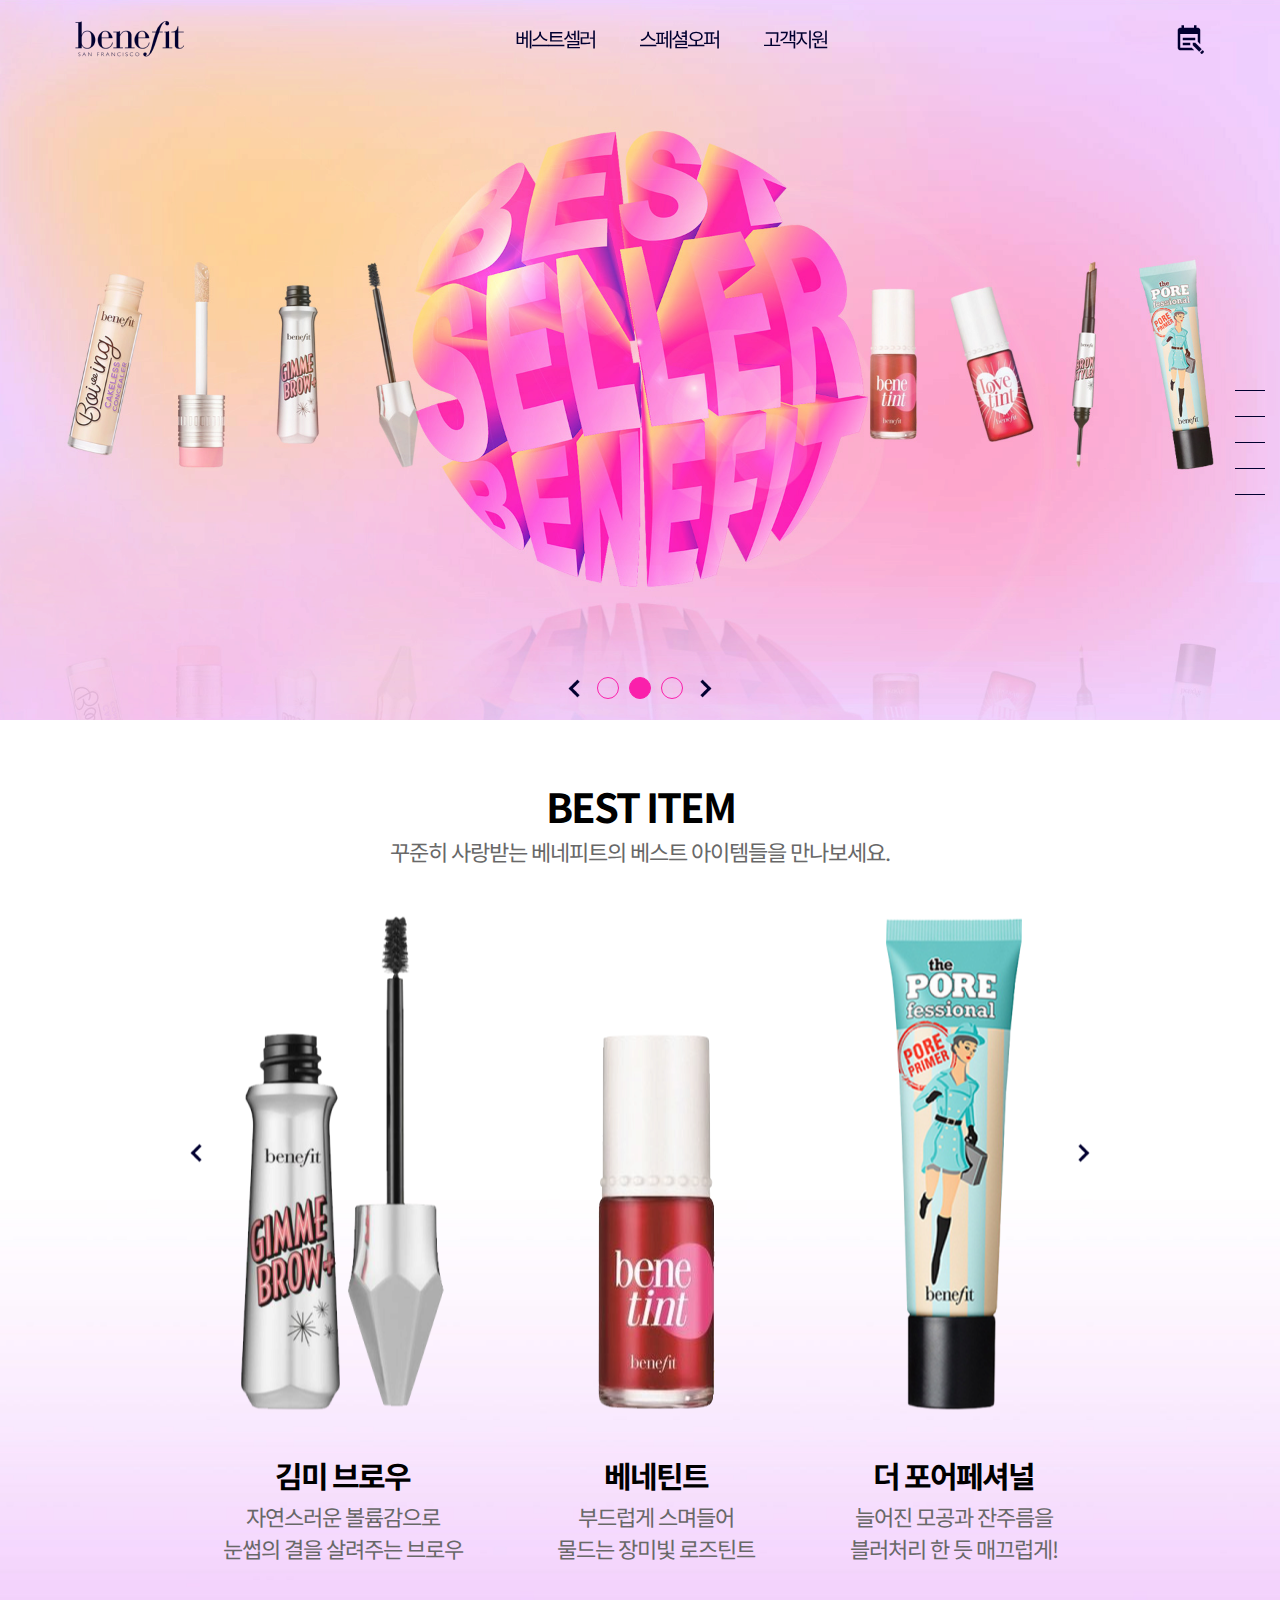
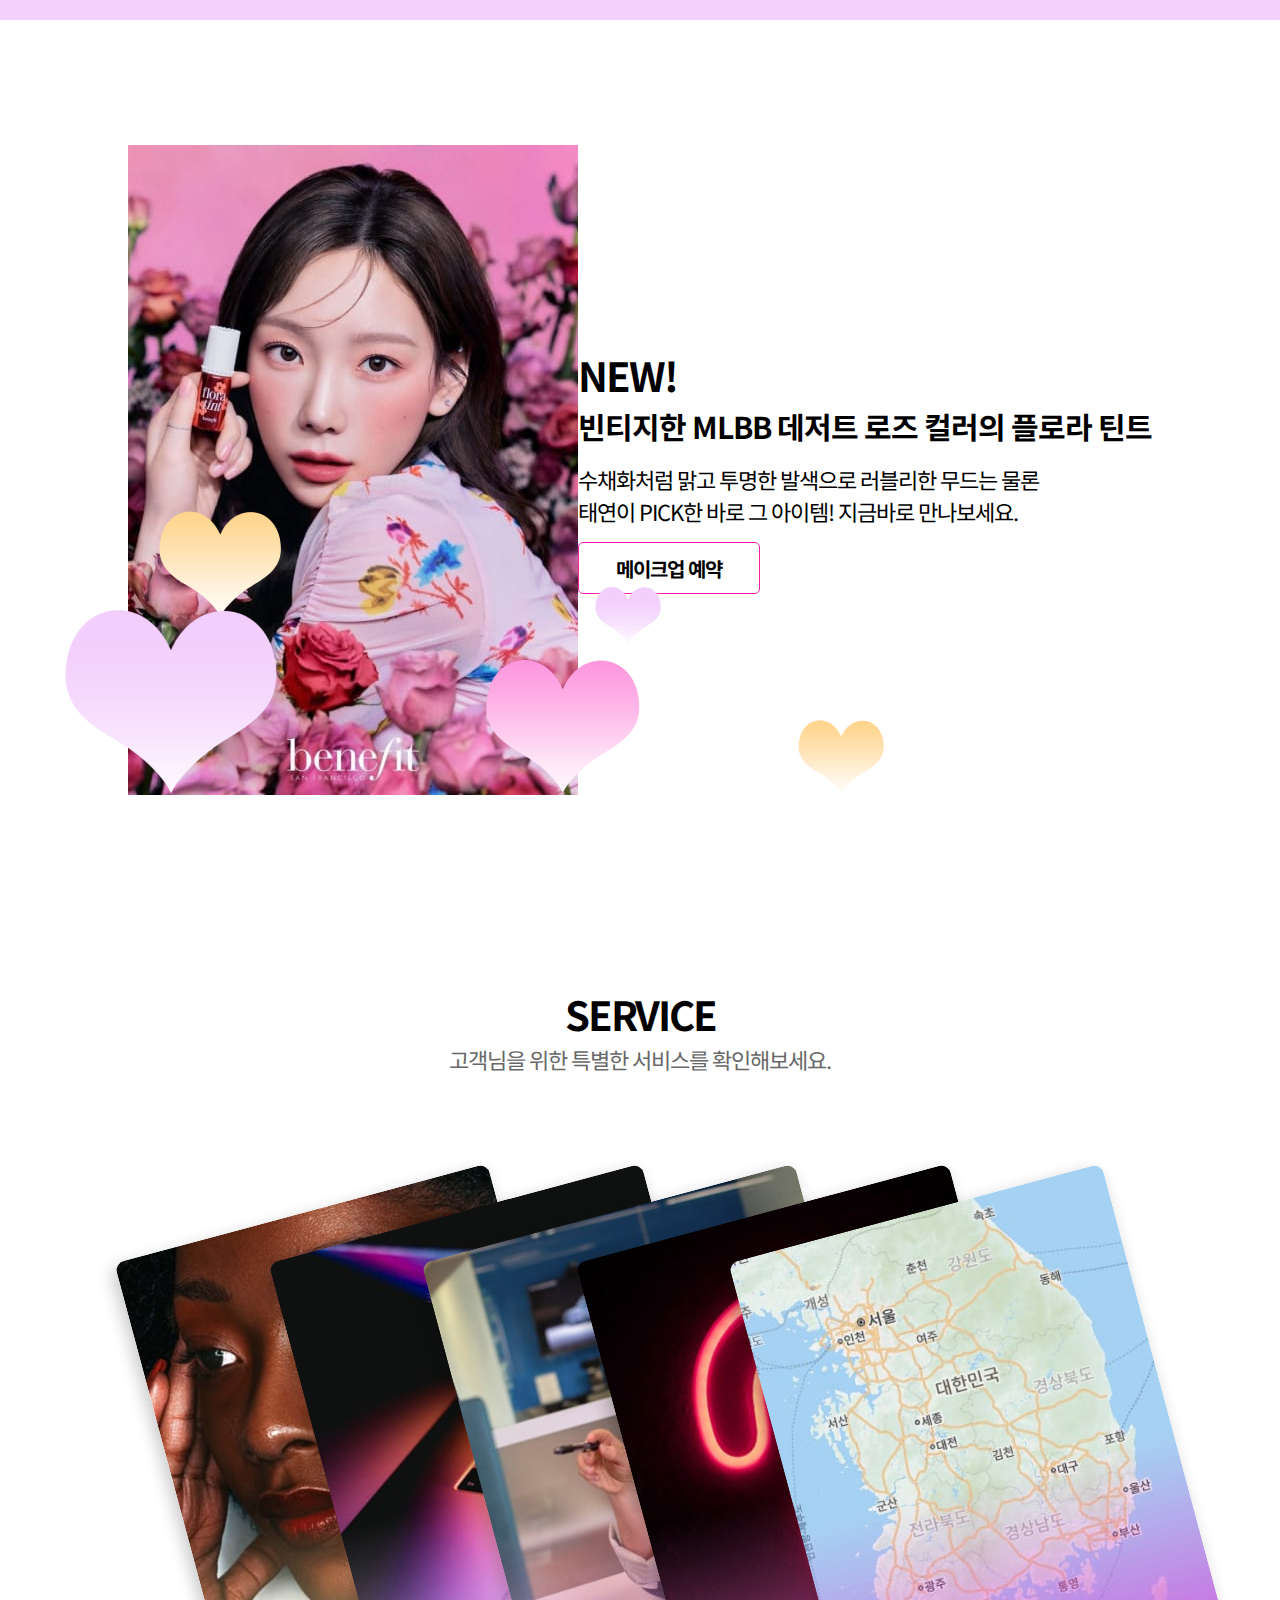
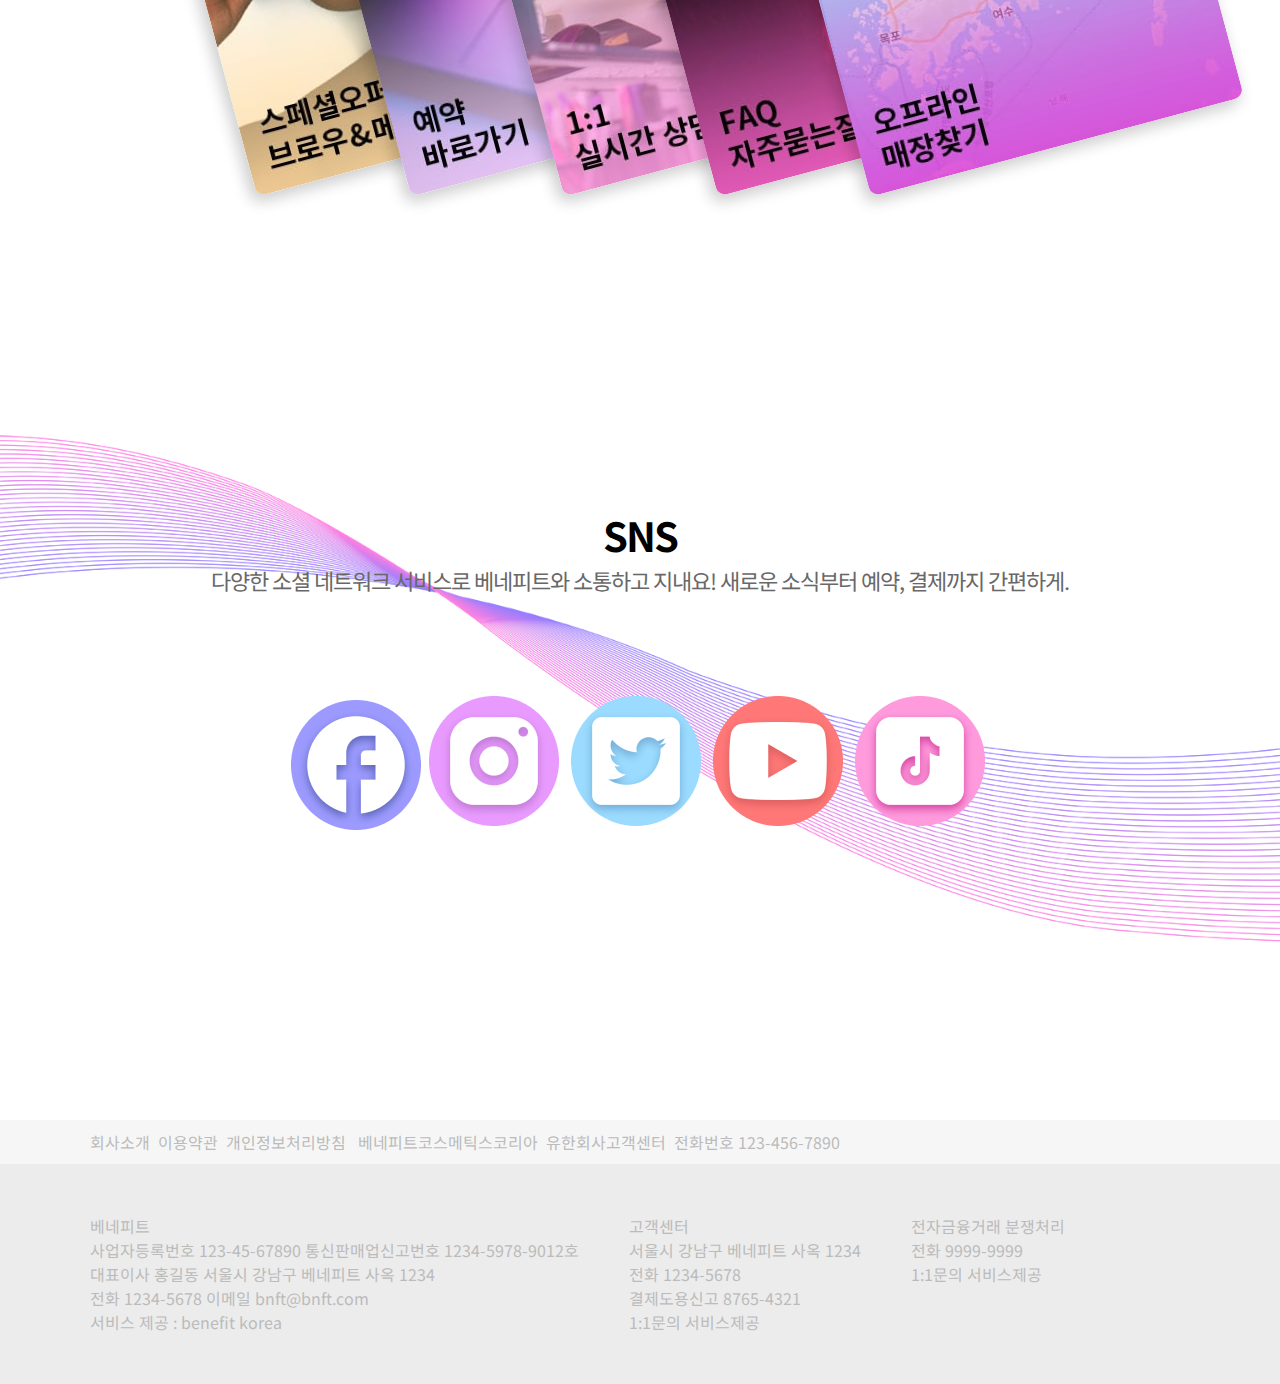
==== index.html @ 6683b169 "test" ====
<!DOCTYPE html>
<html lang="en">
<head>
    <meta charset="UTF-8">
    <meta http-equiv="X-UA-Compatible" content="IE=edge">
    <meta name="viewport" content="width=device-width, initial-scale=1.0">
    <title>benefit</title>
    <link rel="preconnect" href="https://fonts.googleapis.com">
    <link rel="preconnect" href="https://fonts.gstatic.com" crossorigin>
    <link href="https://fonts.googleapis.com/css2?family=Noto+Sans+KR:wght@300;400;700;900&display=swap" rel="stylesheet">
    <link href="./css/index.css" rel="stylesheet">
</head>
<body>

<!--**헤더**-->
    <header>
        <div>
            <!-- <a href="index.html"> -->
                <a href="#main"> <!--책갈피로 하이퍼링크(#name이렇게 넣어줘야함)-->
                <img src="./img/main_logo_1.png" alt="메인로고">
            </a>
            <!-- </a> -->
            <nav>
                <a href="">베스트셀러</a>
                <a href="sub-special.html">스페셜오퍼</a>
                <a href="sub-faq.html">고객지원</a>
            </nav>
            <a href="sub-reser.html">
                <img src="./img/icon_calendar.png">
            </a>
        </div>
    </header>

<!--**메인**-->
    <main>
    <a name="main"></a> <!--책갈피 위치 설정 -->
<!--화면 인디게이터-->
        <aside>
            <a href="#"></a>
            <a href="#"></a>
            <a href="#"></a>
            <a href="#"></a>
            <a href="#"></a>
        </aside>

<!--메인 비주얼-->
        <div class="visual">
            <div class="visual-bg">
                <!-- <p><img src="./img/m_bg_01.jpg" alt="스페셜오퍼"></p> -->
                <p><img src="./img/m_bg_2-1.png" alt="베스트셀러"></p>
                <!-- <p><img src="./img/m_bg_03.jpg" alt="신상품"></p> -->
            </div>

<!--메인 비주얼 인디게이터-->
            <div class="visual-indi">
                <a href="#"><img src="./img/left.png"></a>
                <ul>
                    <li><a href="#"></a></li>
                    <li><a href="#"></a></li>
                    <li><a href="#"></a></li>
                </ul>
                <a href="#"><img src="./img/right.png"></a>
            </div>
        </div>

<!--섹션01 베스트셀러-->
        <section>
            <h1></h1>
            <div class="box01">
                <div class="content-box01">
                    <div class='text01'>
                        <h2>BEST ITEM</h2>
                        <p>꾸준히 사랑받는 베네피트의 베스트 아이템들을 만나보세요.</p>
                    </div>

                    <div class="content01">
                        <figure>
                            <img src="./img/gimme_brow.png" alt="김미 브로우">
                            <figcaption>
                                <b>김미 브로우</b><br>
                                <p>자연스러운 볼륨감으로<br>눈썹의 결을 살려주는 브로우</p>
                            </figcaption>
                        </figure>
                        <figure>
                            <img src="./img/bene_tint.png" alt="베네틴트">
                            <figcaption>
                                <b>베네틴트</b><br>
                                <p>부드럽게 스며들어<br>물드는 장미빛 로즈틴트</p>
                            </figcaption>
                        </figure>
                        <figure>
                            <img src="./img/pore.png" alt="더 포어페셔널">
                            <figcaption>
                                <b>더 포어페셔널</b><br>
                                <p>늘어진 모공과 잔주름을<br>블러처리 한 듯 매끄럽게!</p>
                            </figcaption>
                        </figure>
                    </div>

                    <!--콘텐츠 인디게이터-->
                    <div class="content01-indi-l">
                        <a href="#"><img src="./img/left.png"></a>
                    </div>
                    <div class="content01-indi-r">
                        <a href="#"><img src="./img/right.png"></a>
                    </div>
                </div>
            </div>

        </section>

<!--섹션02 신상품-->
        <section>
            <h1></h1>
            <div class="box02">

                <div class="content-box02">
                    <div class="content02">
                        <div class="text02">
                            <h1>NEW!</h1>
                            <b>빈티지한 MLBB 데저트 로즈 컬러의 플로라 틴트</b>
                            <p>수채화처럼 맑고 투명한 발색으로 러블리한 무드는 물론<br>
                                태연이 PICK한 바로 그 아이템! 지금바로 만나보세요.</p>
                                
                                <div class="botton01">
                                    <a href="#">메이크업 예약</a>
                                </div>
                        </div>

                        <figure>
                            <img src="./img/new_content.jpg" alt="신상품">
                            <div class="love01">
                                <img src="./img/love_01.png" alt="하트01">
                            </div>
                            <div class="love02">
                                <img src="./img/love_02.png" alt="하트01">
                            </div>
                            <div class="love03">
                                <img src="./img/love_03.png" alt="하트01">
                            </div>
                        </figure>
                    </div>
                </div>

            </div>
        </section>
        
<!--섹션03 서비스-->
        <section>
            <h1></h1>
            <div class="content-box03">
                <div class="text03">
                    <h1>SERVICE</h1>
                    <p>고객님을 위한 특별한 서비스를 확인해보세요.</p>
                </div>
                <div class="content03">
                    <figure>
                        <a href="sub-special.html"><img src="./img/card_01.jpg" alt="스페셜오퍼"></a>
                            <!-- onClick="alert('나는바보예요');"> -->
                        <a href="sub-reser.html"><img src="./img/card_02.jpg" alt="예약바로가기"></a>
                        <a href="#"><img src="./img/card_03.jpg" alt="실시간상담"></a>
                        <a href="sub-faq.html"><img src="./img/card_04.jpg" alt="FAQ"></a>
                        <a href="#"><img src="./img/card_05.jpg" alt="매장찾기"></a>
                    </figure>
                </div>
            </div>
        </section>

<!--섹션04 SNS-->
        <section>
            <H1></H1>
            <div class="box04">
                    <div class="content04">
                        <div class="text04">
                            <h1>SNS</h1>
                            <p>다양한 소셜 네트워크 서비스로 베네피트와 소통하고 지내요!
                                새로운 소식부터 예약, 결제까지 간편하게.
                            </p>
                        </div>
                        <figure>
                            <a href="#"><img src="./img/facebook.png" alt="페이스북"></a>
                            <a href="#"><img src="./img/instagram.png" alt="인스타그램"></a>
                            <a href="#"><img src="./img/twitter.png" alt="트위터"></a>
                            <a href="#"><img src="./img/youtube.png" alt="유튜브"></a>
                            <a href="#"><img src="./img/tiktok.png" alt="틱톡"></a>
                        </figure>
                    </div>
            </div>
        </section>
    </main>

<!--**푸터**-->
    <footer>
        <div>
            <div class="top-footer">
                <p>회사소개&ensp;이용약관&ensp;개인정보처리방침&ensp;
                    베네피트코스메틱스코리아&ensp;유한회사고객센터&ensp;전화번호&nbsp;123-456-7890</p>
            </div>
            <div class="bottom-footer">
                <p>베네피트<br>
                    사업자등록번호 123-45-67890 통신판매업신고번호 1234-5978-9012호<br>
                    대표이사 홍길동 서울시 강남구 베네피트 사옥 1234<br>
                    전화 1234-5678 이메일 bnft@bnft.com<br>
                    서비스 제공 : benefit korea</p>
                <p>
                    고객센터<br>
                    서울시 강남구 베네피트 사옥 1234<br>
                    전화 1234-5678<br>
                    결제도용신고 8765-4321<br>
                    1:1문의 서비스제공
                </p>
                <p>
                    전자금융거래 분쟁처리<br>
                    전화 9999-9999<br>
                    1:1문의 서비스제공
                </p>
            </div>
        </div>
    </footer>
    
</body>
</html>
---- css/index.css ----
/* @import url('https://rsms.me/inter/inter.css');
html { font-family: 'Inter', sans-serif; }
@supports (font-variation-settings: normal) {
html { font-family: 'Inter var', sans-serif; }
} */

*{
    padding:0;
    margin: 0;
    list-style-type: none;
    text-decoration: none;
    vertical-align: middle;
    font-family: 'Noto Sans KR', sans-serif;
}

/*==================== header ====================*/
header{
    position: fixed;
    left: 2.5vw;
    width: 90vw;
    padding: 20px;
    margin: 0 auto;
    z-index: 2;
}
header > div{
    display: flex;
    justify-content: space-between;
    align-items: center;
}
header nav a{
    padding-right: 40px;
    font-size: 20px;
    color: #010030;
    letter-spacing: -2px;
}
/*==================== main ====================*/
/* visual */
main{
    overflow: hidden;
}
main aside{
    position: fixed;
    right: 0%; bottom: 45%;
    transform: translate(-50%, 0);
    z-index: 3;
}
main aside a{
    width: 30px;
    display: block;
    padding-bottom: 25px;
    border-bottom: 1px solid #010030;
}
main aside a:nth-child(1)::after{
    content: '';
}


main .visual{
    position: relative;
}
main .visual-bg p img{
    width: 100vw;
}
main .visual-indi{
    position: absolute;
    left: 50%; bottom: 2%;
    transform: translate(-50%, 0);
    display: flex;
    align-items: center;
}
main .visual-indi ul{
    display: flex;
}
main .visual-indi li{
    width: 20px; height: 20px;
    margin: 0 5px;
    border: 1px solid #FA20AB;
    border-radius: 100%;
}
main .visual-indi li:nth-child(2){
    background-color: #FA20AB;
}

/* section01 베스트셀러 */
.box01{
    position: relative;
    width: 100vw; height: 100vh;
    background-size: cover;
    background-image: url('../img/best_bg.jpg');
    background-repeat: no-repeat;
    text-align: center;
}
.content-box01{
    width: 80%;
    position: absolute;
    left: 50%; top: 50%;
    transform: translate(-50%, -50%);
}
.text01{
    padding-bottom: 50px;
}
.content01{
    display: flex;
    justify-content: space-evenly;
    align-items: flex-end;
}
.content01 figure img{
    transition: 0.3s;
}
.content01 figure img:hover{
    transform: scale(1.1,1.1);
    opacity: 1;
}
.content01 figcaption{
    padding-top: 40px;
}
.text01 > h2{font-size: 40px; letter-spacing: -2px;}
.text01 > p{font-size: 22px; color:#686868; letter-spacing: -1px;}
.content01 b{font-size: 30px; line-height: 50px; letter-spacing: -2px;}
.content01 p{font-size: 22px; color:#686868; letter-spacing: -1px;}

.content01-indi-l{
    position: absolute;
    left: 5%; bottom: 50%;
}
.content01-indi-r{
    position: absolute;
    right: 5%; bottom: 50%;
}

/* section02 신상품 */
.box02{
    width:100vw; height: 100vh;
    display: flex;
    justify-content: space-around;
    align-items: center;
}
.content-box02{
    width:80%;
}
.content02{
    display: flex;
    flex-direction: row-reverse;
    justify-content: space-evenly;
    align-items: center;
    position: relative;
}
.botton01 > a{
    width: 180px; height: 50px;
    border: 1px solid #FA20AB;
    border-radius: 5px;
    display: flex;
    justify-content: center;
    align-items: center;
    vertical-align: middle;
    transition: 0.3s;
}

.botton01 a:hover{
    color: white;
    background-color: #FA20AB;
    opacity: 1;
}

.text02 > h1{font-size: 40px; font-weight: bolder; letter-spacing: -2px;}
.text02 > b{font-size:30px; letter-spacing: -1px;}
.text02 > p{font-size:22px; letter-spacing: -1px; padding-top: 15px; padding-bottom: 15px;}
.botton01 > a{font-size:20px; font-weight:bolder; color:black; letter-spacing: -1px;}

.love01{
    position: absolute;
    left:0; bottom: 0;
    transform: translate(-30%, 0);
    z-index: 4;
}
.love02{
    position: absolute;
    left:35%; bottom: 0;
}
.love03{
    position: absolute;
    left:3%; bottom: 0;
}

/* section03 서비스 */
.content-box03{
    width: 100vw; height: 100vh;
    display: flex;
    align-items: center;
    flex-direction: column;
    justify-content: space-around;
}
.content03{
    position: relative;
    transform: translate(5%, 0);
    width: 80%;
}


.content03 figure a:nth-child(2){
    position: absolute;
    left: 15%;
}
.content03 figure a:nth-child(3){
    position: absolute;
    left: 30%;
}
.content03 figure a:nth-child(4){
    position: absolute;
    left: 45%;
}.content03 figure a:nth-child(5){
    position: absolute;
    left: 60%;
}

.content03 figure img{
    border-radius: 10px;
    transform: rotate(-15deg);
    box-shadow: -5px 5px 15px 1px rgba(0,0,0,0.2);
    transition: 0.3s;
}
.content03 figure img:hover{
    transform: rotate(0deg);
    opacity: 1;
}

.text03 > h1{font-size: 40px; letter-spacing: -2px; text-align: center;}
.text03 > p{font-size: 22px; color:#686868; letter-spacing: -1px; text-align: center;}

/* section04 SNS */

.box04{
    width: 100vw; height: 100vh;
    background-image: url('../img/line.png');
    background-repeat: no-repeat;
    background-size: cover;
    position: relative;
}
.content-box04{
    
}
.content04{
    width: 80%;
    text-align: center;
    position: absolute;
    left: 50%; top: 50%;
    transform: translate(-50%, -50%);
}
.text04{
    padding-bottom: 100px;
}
.text04 > h1{font-size: 40px; letter-spacing: -2px;}
.text04 > p{font-size: 22px; color:#686868; letter-spacing: -1px;}


/*==================== footer ====================*/

.top-footer{
    padding: 10px 90px;
    background-color: #F6F6F6;
}
.top-footer p{
    color: #BBBBBB;
}
.bottom-footer{
    display: flex;
    padding: 50px 90px;
    background-color: #ECECEC;
}
.bottom-footer p{
    padding-right: 50px;
    color: #BBBBBB;
}
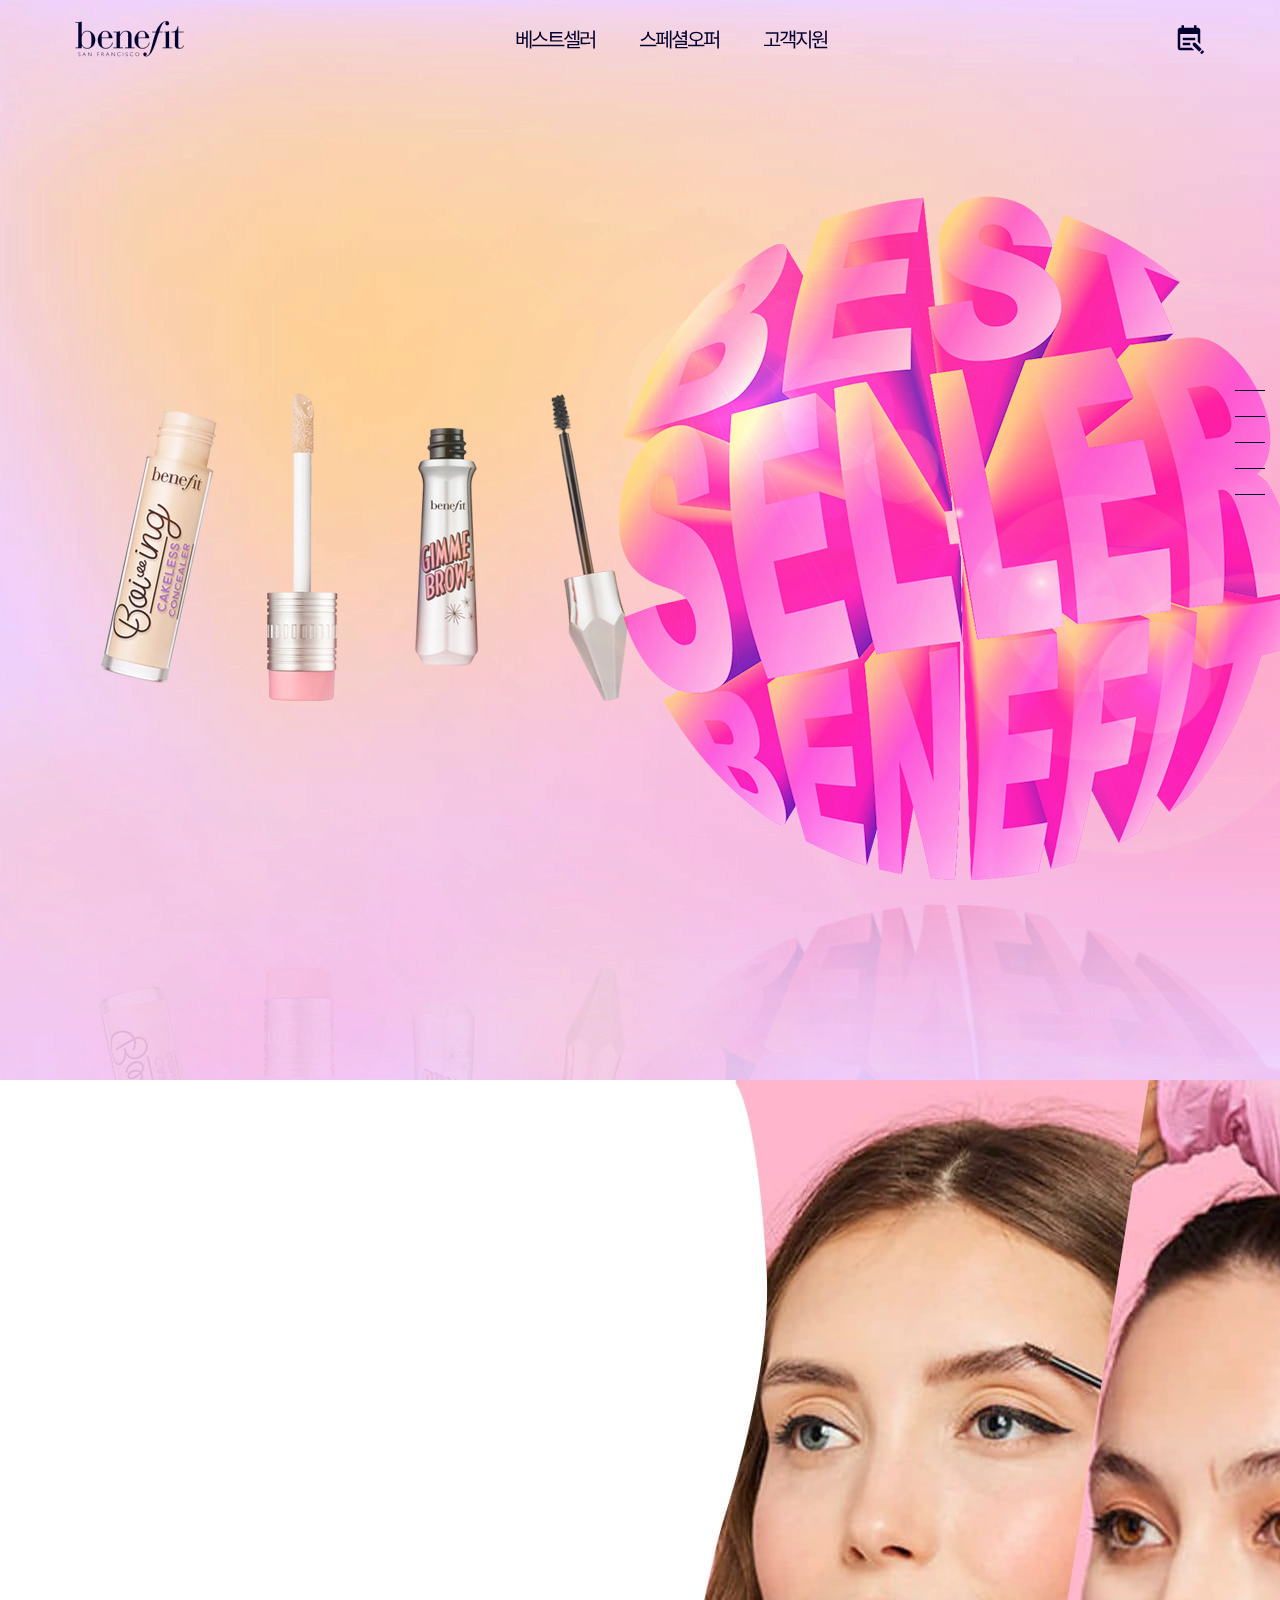
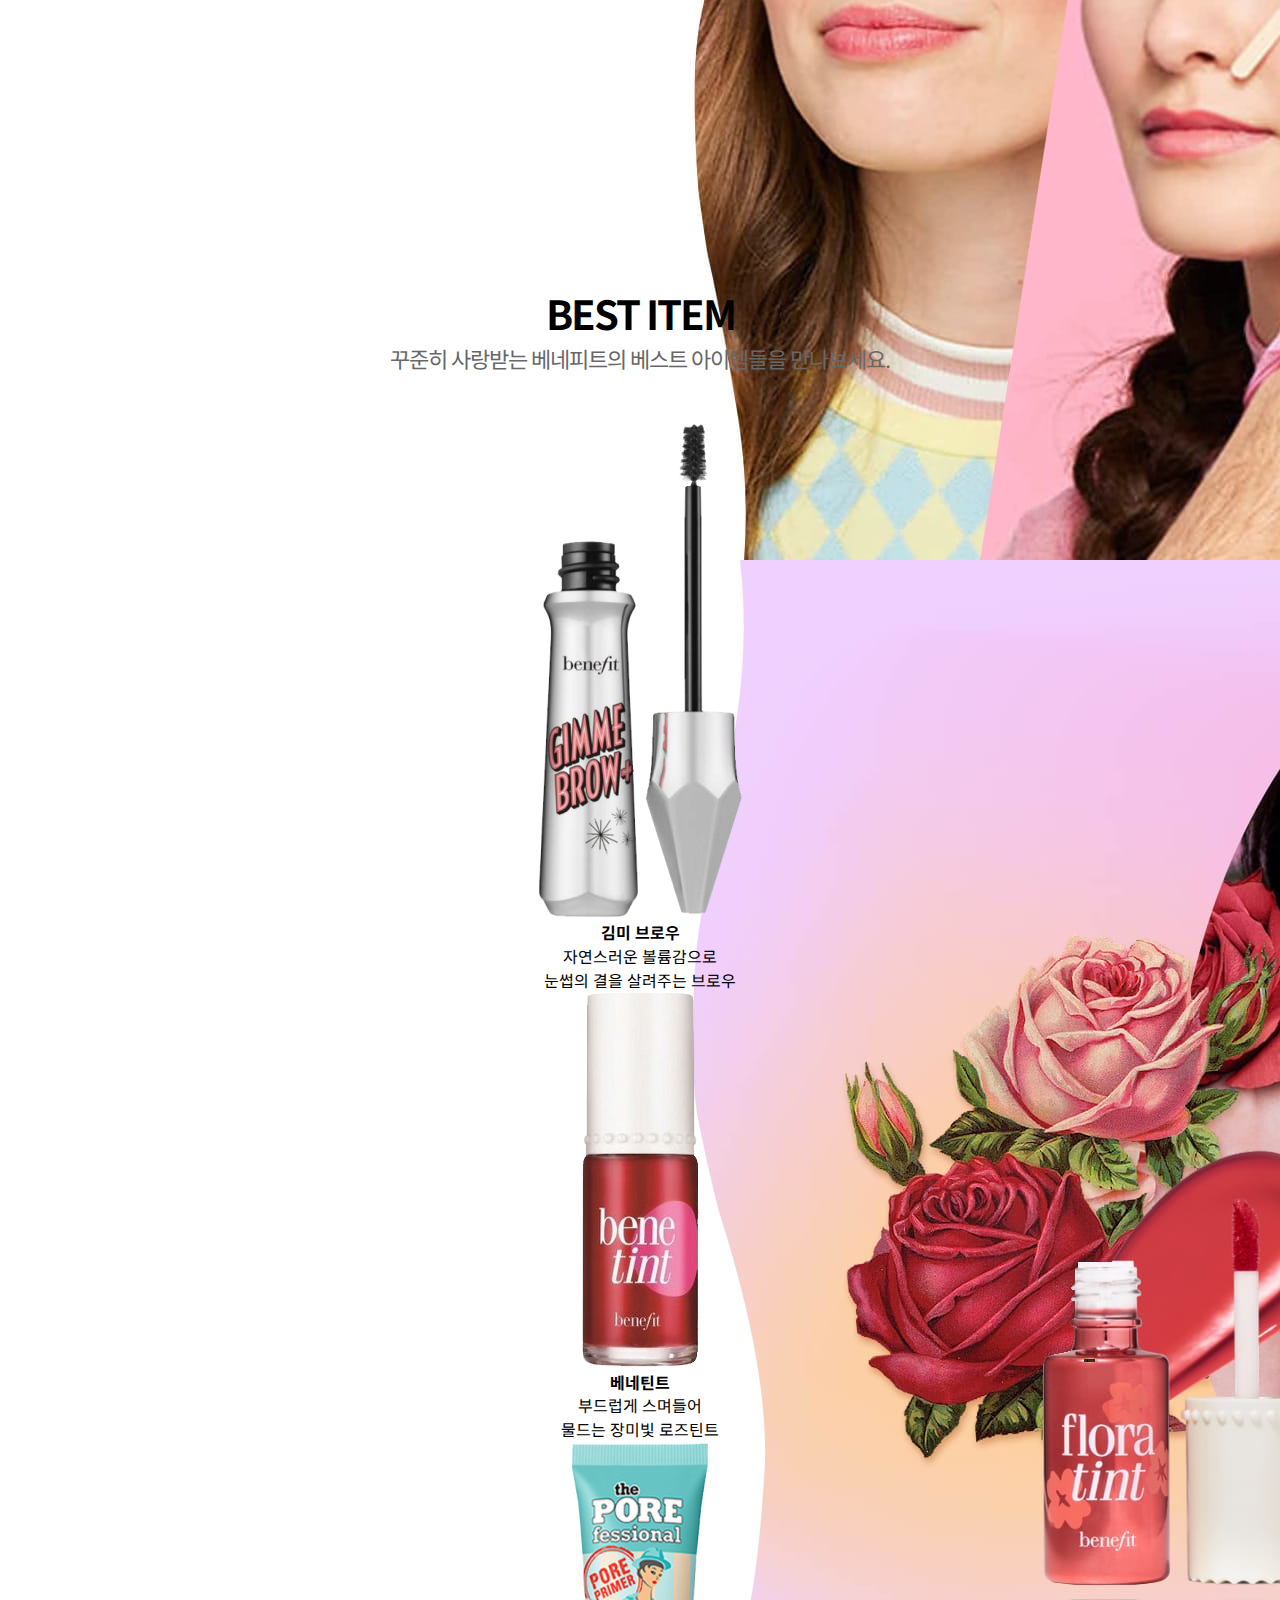
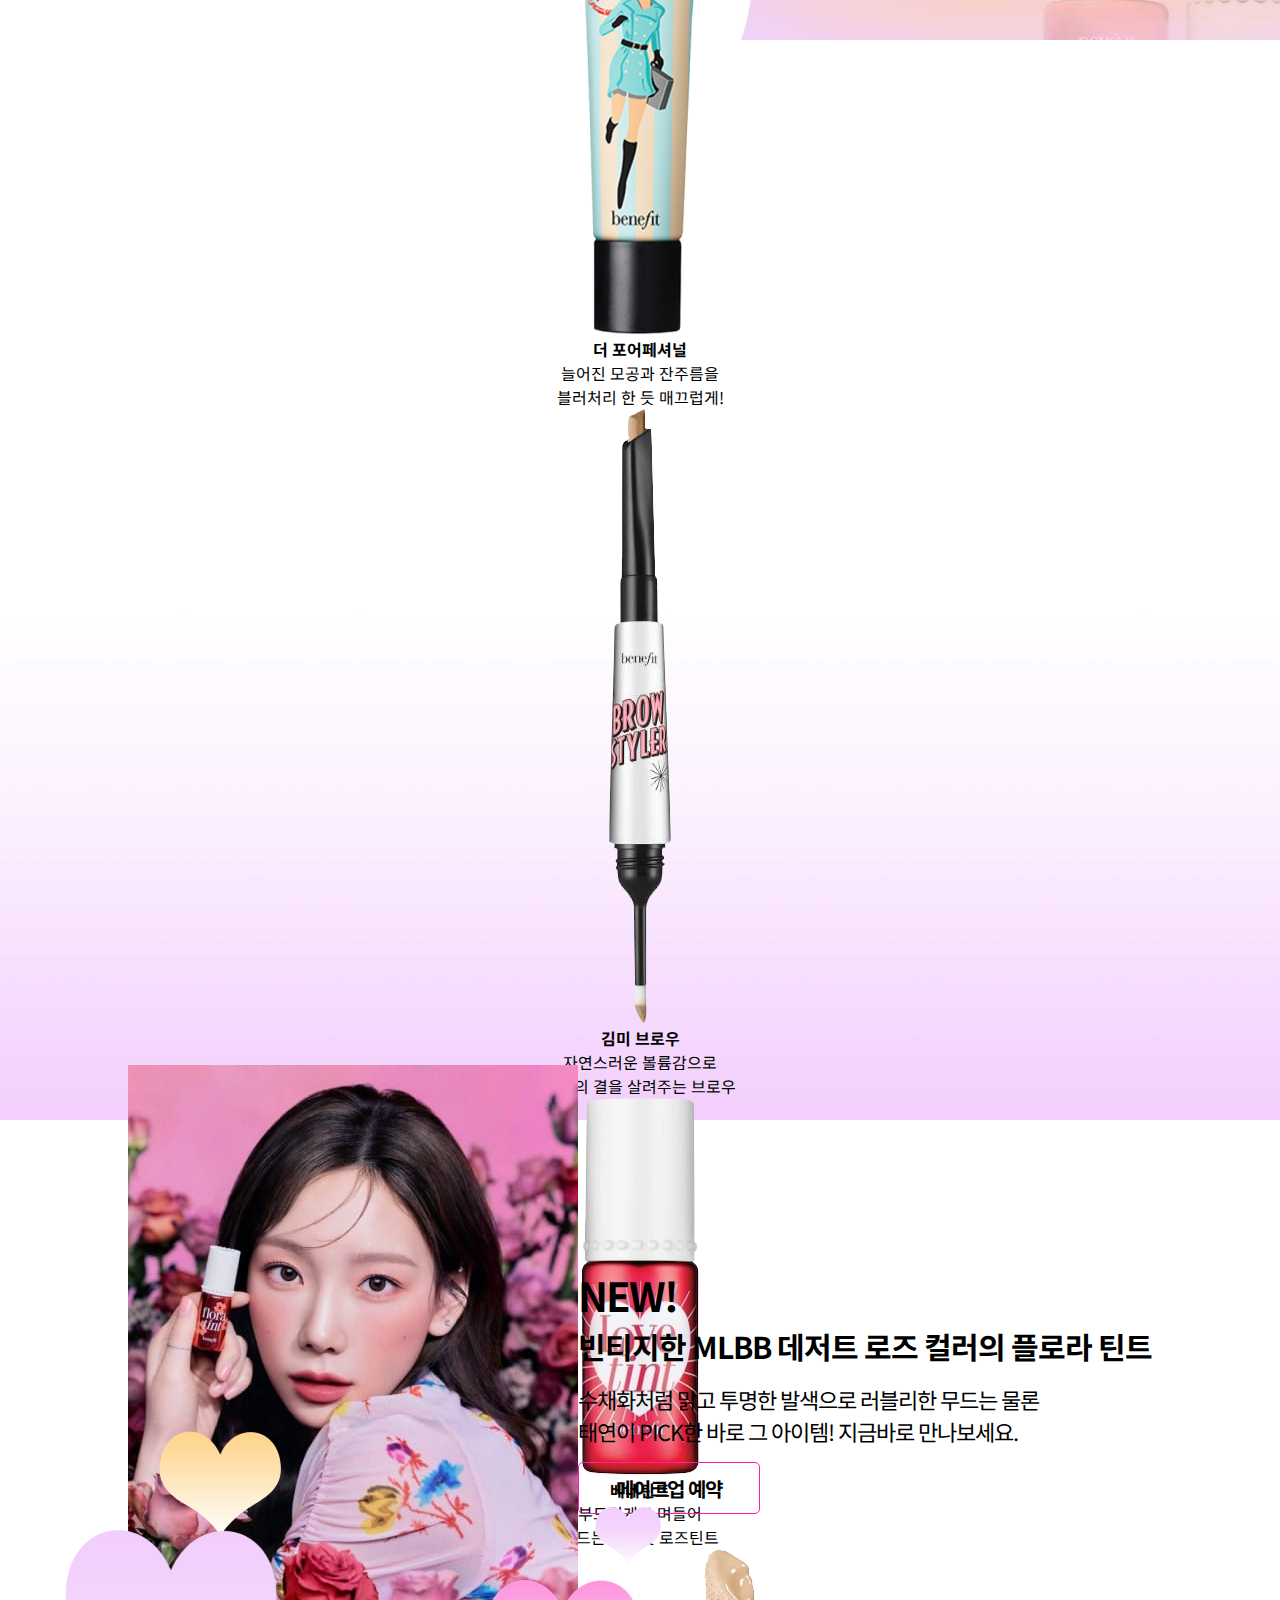
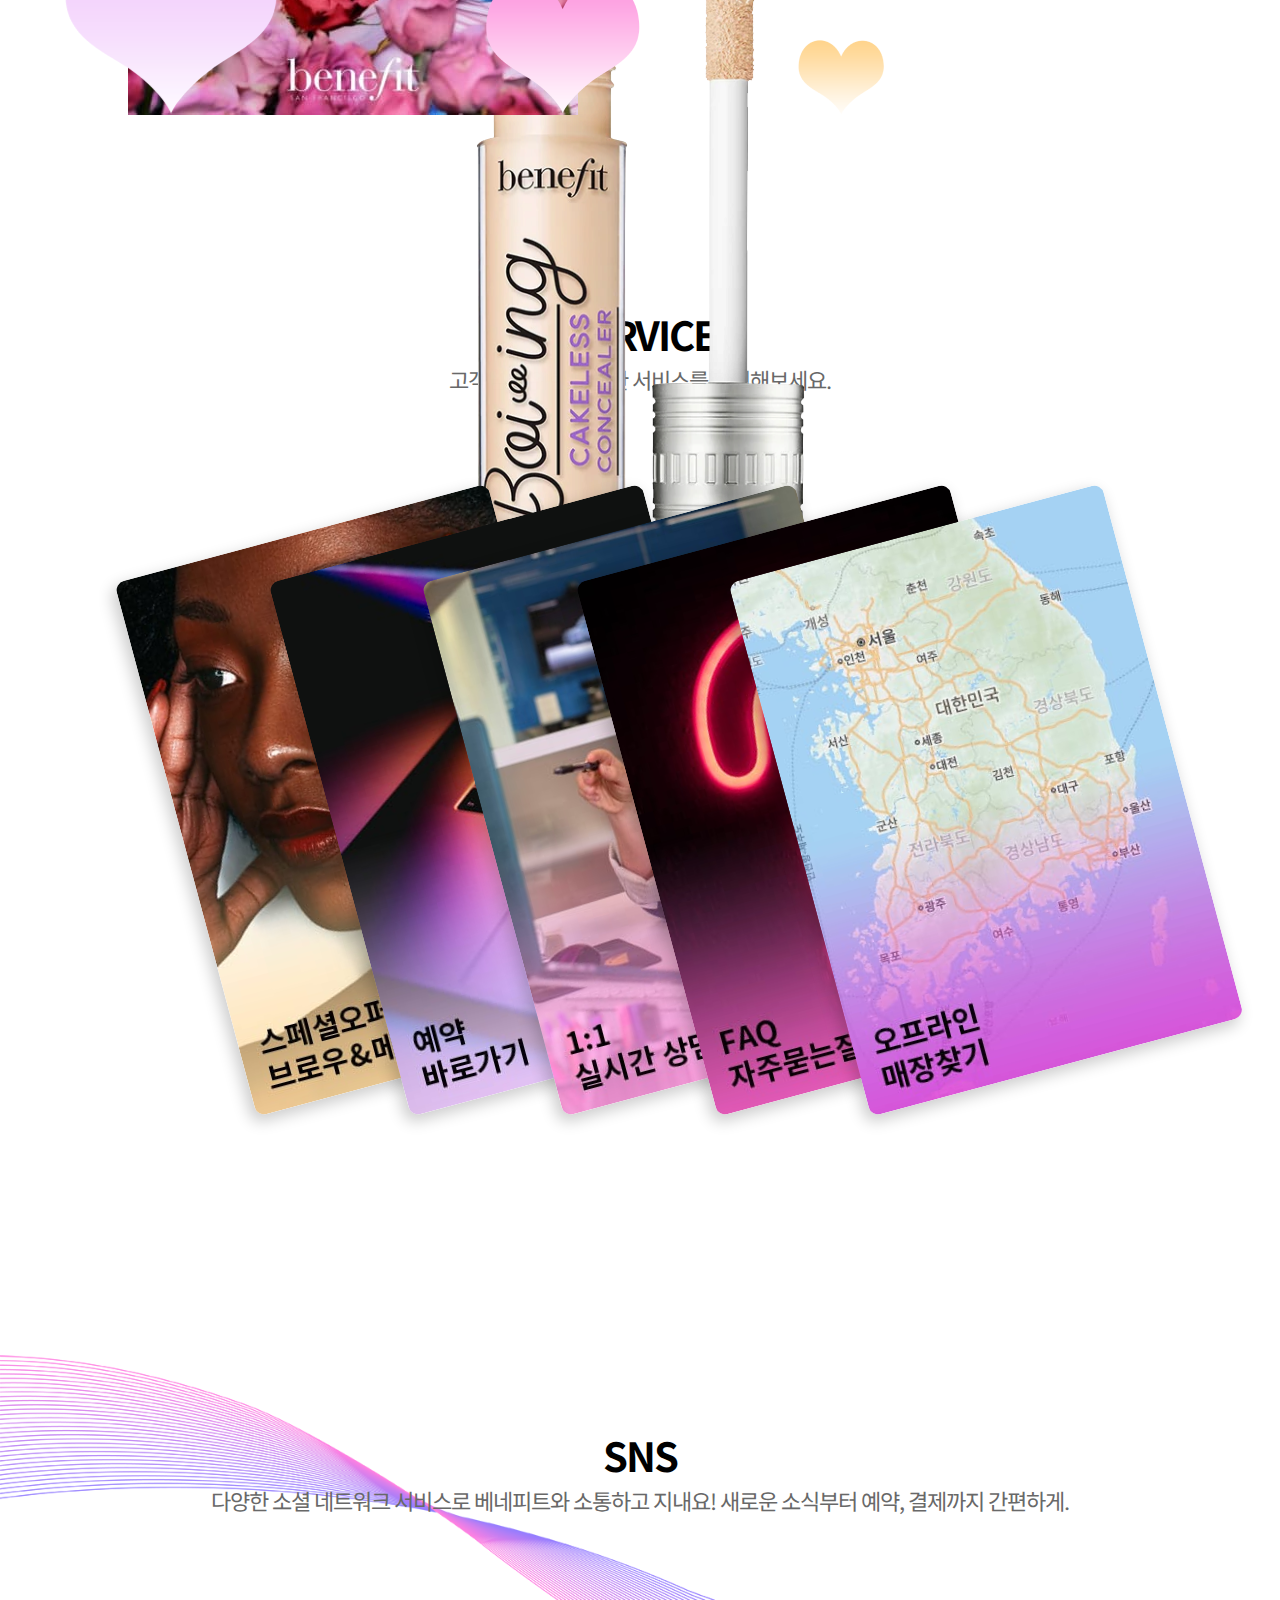
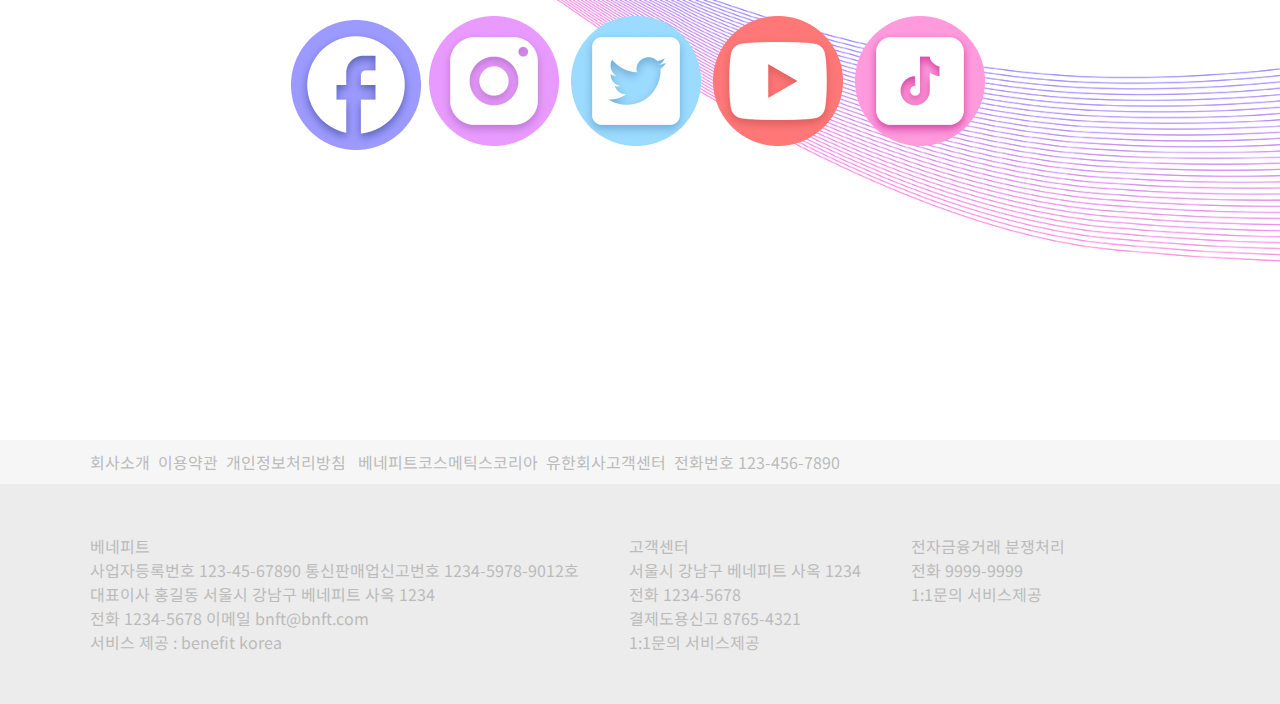
==== commit 6c1e6c5e: "test2" ====
--- a/index.html
+++ b/index.html
@@ -1,222 +1,249 @@
-<!DOCTYPE html>
-<html lang="en">
-<head>
-    <meta charset="UTF-8">
-    <meta http-equiv="X-UA-Compatible" content="IE=edge">
-    <meta name="viewport" content="width=device-width, initial-scale=1.0">
-    <title>benefit</title>
-    <link rel="preconnect" href="https://fonts.googleapis.com">
-    <link rel="preconnect" href="https://fonts.gstatic.com" crossorigin>
-    <link href="https://fonts.googleapis.com/css2?family=Noto+Sans+KR:wght@300;400;700;900&display=swap" rel="stylesheet">
-    <link href="./css/index.css" rel="stylesheet">
-</head>
-<body>
-
-<!--**헤더**-->
-    <header>
-        <div>
-            <!-- <a href="index.html"> -->
-                <a href="#main"> <!--책갈피로 하이퍼링크(#name이렇게 넣어줘야함)-->
-                <img src="./img/main_logo_1.png" alt="메인로고">
-            </a>
-            <!-- </a> -->
-            <nav>
-                <a href="">베스트셀러</a>
-                <a href="sub-special.html">스페셜오퍼</a>
-                <a href="sub-faq.html">고객지원</a>
-            </nav>
-            <a href="sub-reser.html">
-                <img src="./img/icon_calendar.png">
-            </a>
-        </div>
-    </header>
-
-<!--**메인**-->
-    <main>
-    <a name="main"></a> <!--책갈피 위치 설정 -->
-<!--화면 인디게이터-->
-        <aside>
-            <a href="#"></a>
-            <a href="#"></a>
-            <a href="#"></a>
-            <a href="#"></a>
-            <a href="#"></a>
-        </aside>
-
-<!--메인 비주얼-->
-        <div class="visual">
-            <div class="visual-bg">
-                <!-- <p><img src="./img/m_bg_01.jpg" alt="스페셜오퍼"></p> -->
-                <p><img src="./img/m_bg_2-1.png" alt="베스트셀러"></p>
-                <!-- <p><img src="./img/m_bg_03.jpg" alt="신상품"></p> -->
-            </div>
-
-<!--메인 비주얼 인디게이터-->
-            <div class="visual-indi">
-                <a href="#"><img src="./img/left.png"></a>
-                <ul>
-                    <li><a href="#"></a></li>
-                    <li><a href="#"></a></li>
-                    <li><a href="#"></a></li>
-                </ul>
-                <a href="#"><img src="./img/right.png"></a>
-            </div>
-        </div>
-
-<!--섹션01 베스트셀러-->
-        <section>
-            <h1></h1>
-            <div class="box01">
-                <div class="content-box01">
-                    <div class='text01'>
-                        <h2>BEST ITEM</h2>
-                        <p>꾸준히 사랑받는 베네피트의 베스트 아이템들을 만나보세요.</p>
-                    </div>
-
-                    <div class="content01">
-                        <figure>
-                            <img src="./img/gimme_brow.png" alt="김미 브로우">
-                            <figcaption>
-                                <b>김미 브로우</b><br>
-                                <p>자연스러운 볼륨감으로<br>눈썹의 결을 살려주는 브로우</p>
-                            </figcaption>
-                        </figure>
-                        <figure>
-                            <img src="./img/bene_tint.png" alt="베네틴트">
-                            <figcaption>
-                                <b>베네틴트</b><br>
-                                <p>부드럽게 스며들어<br>물드는 장미빛 로즈틴트</p>
-                            </figcaption>
-                        </figure>
-                        <figure>
-                            <img src="./img/pore.png" alt="더 포어페셔널">
-                            <figcaption>
-                                <b>더 포어페셔널</b><br>
-                                <p>늘어진 모공과 잔주름을<br>블러처리 한 듯 매끄럽게!</p>
-                            </figcaption>
-                        </figure>
-                    </div>
-
-                    <!--콘텐츠 인디게이터-->
-                    <div class="content01-indi-l">
-                        <a href="#"><img src="./img/left.png"></a>
-                    </div>
-                    <div class="content01-indi-r">
-                        <a href="#"><img src="./img/right.png"></a>
-                    </div>
-                </div>
-            </div>
-
-        </section>
-
-<!--섹션02 신상품-->
-        <section>
-            <h1></h1>
-            <div class="box02">
-
-                <div class="content-box02">
-                    <div class="content02">
-                        <div class="text02">
-                            <h1>NEW!</h1>
-                            <b>빈티지한 MLBB 데저트 로즈 컬러의 플로라 틴트</b>
-                            <p>수채화처럼 맑고 투명한 발색으로 러블리한 무드는 물론<br>
-                                태연이 PICK한 바로 그 아이템! 지금바로 만나보세요.</p>
-                                
-                                <div class="botton01">
-                                    <a href="#">메이크업 예약</a>
-                                </div>
-                        </div>
-
-                        <figure>
-                            <img src="./img/new_content.jpg" alt="신상품">
-                            <div class="love01">
-                                <img src="./img/love_01.png" alt="하트01">
-                            </div>
-                            <div class="love02">
-                                <img src="./img/love_02.png" alt="하트01">
-                            </div>
-                            <div class="love03">
-                                <img src="./img/love_03.png" alt="하트01">
-                            </div>
-                        </figure>
-                    </div>
-                </div>
-
-            </div>
-        </section>
-        
-<!--섹션03 서비스-->
-        <section>
-            <h1></h1>
-            <div class="content-box03">
-                <div class="text03">
-                    <h1>SERVICE</h1>
-                    <p>고객님을 위한 특별한 서비스를 확인해보세요.</p>
-                </div>
-                <div class="content03">
-                    <figure>
-                        <a href="sub-special.html"><img src="./img/card_01.jpg" alt="스페셜오퍼"></a>
-                            <!-- onClick="alert('나는바보예요');"> -->
-                        <a href="sub-reser.html"><img src="./img/card_02.jpg" alt="예약바로가기"></a>
-                        <a href="#"><img src="./img/card_03.jpg" alt="실시간상담"></a>
-                        <a href="sub-faq.html"><img src="./img/card_04.jpg" alt="FAQ"></a>
-                        <a href="#"><img src="./img/card_05.jpg" alt="매장찾기"></a>
-                    </figure>
-                </div>
-            </div>
-        </section>
-
-<!--섹션04 SNS-->
-        <section>
-            <H1></H1>
-            <div class="box04">
-                    <div class="content04">
-                        <div class="text04">
-                            <h1>SNS</h1>
-                            <p>다양한 소셜 네트워크 서비스로 베네피트와 소통하고 지내요!
-                                새로운 소식부터 예약, 결제까지 간편하게.
-                            </p>
-                        </div>
-                        <figure>
-                            <a href="#"><img src="./img/facebook.png" alt="페이스북"></a>
-                            <a href="#"><img src="./img/instagram.png" alt="인스타그램"></a>
-                            <a href="#"><img src="./img/twitter.png" alt="트위터"></a>
-                            <a href="#"><img src="./img/youtube.png" alt="유튜브"></a>
-                            <a href="#"><img src="./img/tiktok.png" alt="틱톡"></a>
-                        </figure>
-                    </div>
-            </div>
-        </section>
-    </main>
-
-<!--**푸터**-->
-    <footer>
-        <div>
-            <div class="top-footer">
-                <p>회사소개&ensp;이용약관&ensp;개인정보처리방침&ensp;
-                    베네피트코스메틱스코리아&ensp;유한회사고객센터&ensp;전화번호&nbsp;123-456-7890</p>
-            </div>
-            <div class="bottom-footer">
-                <p>베네피트<br>
-                    사업자등록번호 123-45-67890 통신판매업신고번호 1234-5978-9012호<br>
-                    대표이사 홍길동 서울시 강남구 베네피트 사옥 1234<br>
-                    전화 1234-5678 이메일 bnft@bnft.com<br>
-                    서비스 제공 : benefit korea</p>
-                <p>
-                    고객센터<br>
-                    서울시 강남구 베네피트 사옥 1234<br>
-                    전화 1234-5678<br>
-                    결제도용신고 8765-4321<br>
-                    1:1문의 서비스제공
-                </p>
-                <p>
-                    전자금융거래 분쟁처리<br>
-                    전화 9999-9999<br>
-                    1:1문의 서비스제공
-                </p>
-            </div>
-        </div>
-    </footer>
-    
-</body>
+<!DOCTYPE html>
+<html lang="en">
+<head>
+    <meta charset="UTF-8">
+    <meta http-equiv="X-UA-Compatible" content="IE=edge">
+    <meta name="viewport" content="width=device-width, initial-scale=1.0">
+    <title>benefit</title>
+    <link rel="preconnect" href="https://fonts.googleapis.com">
+    <link rel="preconnect" href="https://fonts.gstatic.com" crossorigin>
+    <link href="https://fonts.googleapis.com/css2?family=Noto+Sans+KR:wght@300;400;700;900&display=swap" rel="stylesheet">
+    <link href="./css/index.css" rel="stylesheet">
+
+    <link href="./slide/slick.css" rel="stylesheet">
+    <script src="https://code.jquery.com/jquery-2.2.0.min.js" type="text/javascript"></script>
+    <script src="./slide/slick.min.js" type="text/javascript" charset="utf-8"></script>
+    <script src="./slide/slide.js"> </script>
+</head>
+<body>
+
+<!--**헤더**-->
+    <header>
+        <div>
+            <!-- <a href="index.html"> -->
+                <a href="#main"> <!--책갈피로 하이퍼링크(#name이렇게 넣어줘야함)-->
+                <img src="./img/main_logo_1.png" alt="메인로고">
+            </a>
+            <!-- </a> -->
+            <nav>
+                <a href="#best">베스트셀러</a>
+                <a href="sub-special.html">스페셜오퍼</a>
+                <a href="sub-faq.html">고객지원</a>
+            </nav>
+            <a href="sub-reser.html">
+                <img src="./img/icon_calendar.png">
+            </a>
+        </div>
+    </header>
+
+<!--**메인**-->
+    <main>
+    <a name="main"></a> <!--책갈피 위치 설정 -->
+<!--화면 인디게이터-->
+        <aside>
+            <a href="#main"></a>
+            <a href="#best"></a>
+            <a href="#new"></a>
+            <a href="#ser"></a>
+            <a href="#sns"></a>
+        </aside>
+
+<!--메인 비주얼-->
+        <div class="visual">
+            <div class="slide">
+                <figure><img src="./img/m_bg_2-1.png" alt="베스트셀러"></figure>
+                <figure><img src="./img/m_bg_01.jpg" alt="스페셜오퍼"></figure>
+                <figure><img src="./img/m_bg_03.jpg" alt="신상품"></figure>
+            </div>
+
+<!--메인 비주얼 인디게이터-->
+            <!-- <div class="visual-indi">
+                <a href="#"><img src="./img/left.png"></a>
+                <ul>
+                    <li><a href="#"></a></li>
+                    <li><a href="#"></a></li>
+                    <li><a href="#"></a></li>
+                </ul>
+                <a href="#"><img src="./img/right.png"></a>
+            </div>
+        </div> -->
+
+<!--섹션01 베스트셀러-->
+        <section>
+            <a name="best"></a>
+            <div class="box01">
+                <figure><img src="./img/best_bg.jpg" alt="베스트셀러"></figure>
+                <div class="content-box01">
+                    <div class='text01'>
+                        <h2>BEST ITEM</h2>
+                        <p>꾸준히 사랑받는 베네피트의 베스트 아이템들을 만나보세요.</p>
+                    </div>
+
+                    <div class="slide2">
+                        <figure>
+                            <img src="./img/gimme_brow.png" alt="김미 브로우">
+                            <figcaption>
+                                <b>김미 브로우</b><br>
+                                <p>자연스러운 볼륨감으로<br>눈썹의 결을 살려주는 브로우</p>
+                            </figcaption>
+                        </figure>
+                        <figure>
+                            <img src="./img/bene_tint.png" alt="베네틴트">
+                            <figcaption>
+                                <b>베네틴트</b><br>
+                                <p>부드럽게 스며들어<br>물드는 장미빛 로즈틴트</p>
+                            </figcaption>
+                        </figure>
+                        <figure>
+                            <img src="./img/pore.png" alt="더 포어페셔널">
+                            <figcaption>
+                                <b>더 포어페셔널</b><br>
+                                <p>늘어진 모공과 잔주름을<br>블러처리 한 듯 매끄럽게!</p>
+                            </figcaption>
+                        </figure>
+                        <figure>
+                            <img src="./img/brow_styler.png" alt="브로우 스타일러">
+                            <figcaption>
+                                <b>김미 브로우</b><br>
+                                <p>자연스러운 볼륨감으로<br>눈썹의 결을 살려주는 브로우</p>
+                            </figcaption>
+                        </figure>
+                        <figure>
+                            <img src="./img/love_tint (1).png" alt="러브틴트">
+                            <figcaption>
+                                <b>베네틴트</b><br>
+                                <p>부드럽게 스며들어<br>물드는 장미빛 로즈틴트</p>
+                            </figcaption>
+                        </figure>
+                        <figure>
+                            <img src="./img/concealer.png" alt="컨실러 ">
+                            <figcaption>
+                                <b>더 포어페셔널</b><br>
+                                <p>늘어진 모공과 잔주름을<br>블러처리 한 듯 매끄럽게!</p>
+                            </figcaption>
+                        </figure>
+                    </div>
+
+                    <!--콘텐츠 인디게이터-->
+                    <!-- <div class="content01-indi-l">
+                        <a href="#"><img src="./img/left.png"></a>
+                    </div>
+                    <div class="content01-indi-r">
+                        <a href="#"><img src="./img/right.png"></a>
+                    </div> -->
+                </div>
+            </div>
+        </section>
+
+<!--섹션02 신상품-->
+        <section>
+            <a name="new"></a>
+            <div class="box02">
+                <div class="content-box02">
+                    <div class="content02">
+                        <div class="text02">
+                            <h1>NEW!</h1>
+                            <b>빈티지한 MLBB 데저트 로즈 컬러의 플로라 틴트</b>
+                            <p>수채화처럼 맑고 투명한 발색으로 러블리한 무드는 물론<br>
+                                태연이 PICK한 바로 그 아이템! 지금바로 만나보세요.</p>
+                                
+                                <div class="botton01">
+                                    <a href="sub-reser.html">메이크업 예약</a>
+                                </div>
+                        </div>
+
+                        <figure>
+                            <img src="./img/new_content.jpg" alt="신상품">
+                            <div class="love01">
+                                <img src="./img/love_01.png" alt="하트01">
+                            </div>
+                            <div class="love02">
+                                <img src="./img/love_02.png" alt="하트01">
+                            </div>
+                            <div class="love03">
+                                <img src="./img/love_03.png" alt="하트01">
+                            </div>
+                        </figure>
+                    </div>
+                </div>
+
+            </div>
+        </section>
+        
+<!--섹션03 서비스-->
+        <section>
+            <a name="ser"></a>
+            <h1></h1>
+            <div class="content-box03">
+                <div class="text03">
+                    <h1>SERVICE</h1>
+                    <p>고객님을 위한 특별한 서비스를 확인해보세요.</p>
+                </div>
+                <div class="content03">
+                    <figure>
+                        <a href="sub-special.html"><img src="./img/card_01.jpg" alt="스페셜오퍼"></a>
+                            <!-- onClick="alert('나는바보예요');"> -->
+                        <a href="sub-reser.html"><img src="./img/card_02.jpg" alt="예약바로가기"></a>
+                        <a href="#"><img src="./img/card_03.jpg" alt="실시간상담"></a>
+                        <a href="sub-faq.html"><img src="./img/card_04.jpg" alt="FAQ"></a>
+                        <a href="./sub-special.html#store"><img src="./img/card_05.jpg" alt="매장찾기"></a>
+                    </figure>
+                </div>
+            </div>
+        </section>
+
+<!--섹션04 SNS-->
+        <section>
+            <a name="sns"></a>
+            <H1></H1>
+            <div class="box04">
+                    <div class="content04">
+                        <div class="text04">
+                            <h1>SNS</h1>
+                            <p>다양한 소셜 네트워크 서비스로 베네피트와 소통하고 지내요!
+                                새로운 소식부터 예약, 결제까지 간편하게.
+                            </p>
+                        </div>
+                        <figure>
+                            <a href="https://www.facebook.com/benefitkorea" target="_blank"><img src="./img/facebook.png" alt="페이스북"></a>
+                            <a href="https://www.instagram.com/benefitcosmeticskorea/" target="_blank"><img src="./img/instagram.png" alt="인스타그램"></a>
+                            <a href="https://twitter.com/BenefitUK" target="_blank"><img src="./img/twitter.png" alt="트위터"></a>
+                            <a href="https://www.youtube.com/channel/UC6UZGWUXphp86hYGCnkV7AQ" target="_blank"><img src="./img/youtube.png" alt="유튜브"></a>
+                            <a href="https://www.tiktok.com/@benefitcosmeticskorea" target="_blank"><img src="./img/tiktok.png" alt="틱톡"></a>
+                        </figure>
+                    </div>
+            </div>
+        </section>
+    </main>
+
+<!--**푸터**-->
+    <footer>
+        <div>
+            <div class="top-footer">
+                <p>회사소개&ensp;이용약관&ensp;개인정보처리방침&ensp;
+                    베네피트코스메틱스코리아&ensp;유한회사고객센터&ensp;전화번호&nbsp;123-456-7890</p>
+            </div>
+            <div class="bottom-footer">
+                <p>베네피트<br>
+                    사업자등록번호 123-45-67890 통신판매업신고번호 1234-5978-9012호<br>
+                    대표이사 홍길동 서울시 강남구 베네피트 사옥 1234<br>
+                    전화 1234-5678 이메일 bnft@bnft.com<br>
+                    서비스 제공 : benefit korea</p>
+                <p>
+                    고객센터<br>
+                    서울시 강남구 베네피트 사옥 1234<br>
+                    전화 1234-5678<br>
+                    결제도용신고 8765-4321<br>
+                    1:1문의 서비스제공
+                </p>
+                <p>
+                    전자금융거래 분쟁처리<br>
+                    전화 9999-9999<br>
+                    1:1문의 서비스제공
+                </p>
+            </div>
+        </div>
+    </footer>
+    
+</body>
 </html>--- a/css/index.css
+++ b/css/index.css
@@ -1,273 +1,273 @@
-/* @import url('https://rsms.me/inter/inter.css');
-html { font-family: 'Inter', sans-serif; }
-@supports (font-variation-settings: normal) {
-html { font-family: 'Inter var', sans-serif; }
-} */
-
-*{
-    padding:0;
-    margin: 0;
-    list-style-type: none;
-    text-decoration: none;
-    vertical-align: middle;
-    font-family: 'Noto Sans KR', sans-serif;
-}
-
-/*==================== header ====================*/
-header{
-    position: fixed;
-    left: 2.5vw;
-    width: 90vw;
-    padding: 20px;
-    margin: 0 auto;
-    z-index: 2;
-}
-header > div{
-    display: flex;
-    justify-content: space-between;
-    align-items: center;
-}
-header nav a{
-    padding-right: 40px;
-    font-size: 20px;
-    color: #010030;
-    letter-spacing: -2px;
-}
-/*==================== main ====================*/
-/* visual */
-main{
-    overflow: hidden;
-}
-main aside{
-    position: fixed;
-    right: 0%; bottom: 45%;
-    transform: translate(-50%, 0);
-    z-index: 3;
-}
-main aside a{
-    width: 30px;
-    display: block;
-    padding-bottom: 25px;
-    border-bottom: 1px solid #010030;
-}
-main aside a:nth-child(1)::after{
-    content: '';
-}
-
-
-main .visual{
-    position: relative;
-}
-main .visual-bg p img{
-    width: 100vw;
-}
-main .visual-indi{
-    position: absolute;
-    left: 50%; bottom: 2%;
-    transform: translate(-50%, 0);
-    display: flex;
-    align-items: center;
-}
-main .visual-indi ul{
-    display: flex;
-}
-main .visual-indi li{
-    width: 20px; height: 20px;
-    margin: 0 5px;
-    border: 1px solid #FA20AB;
-    border-radius: 100%;
-}
-main .visual-indi li:nth-child(2){
-    background-color: #FA20AB;
-}
-
-/* section01 베스트셀러 */
-.box01{
-    position: relative;
-    width: 100vw; height: 100vh;
-    background-size: cover;
-    background-image: url('../img/best_bg.jpg');
-    background-repeat: no-repeat;
-    text-align: center;
-}
-.content-box01{
-    width: 80%;
-    position: absolute;
-    left: 50%; top: 50%;
-    transform: translate(-50%, -50%);
-}
-.text01{
-    padding-bottom: 50px;
-}
-.content01{
-    display: flex;
-    justify-content: space-evenly;
-    align-items: flex-end;
-}
-.content01 figure img{
-    transition: 0.3s;
-}
-.content01 figure img:hover{
-    transform: scale(1.1,1.1);
-    opacity: 1;
-}
-.content01 figcaption{
-    padding-top: 40px;
-}
-.text01 > h2{font-size: 40px; letter-spacing: -2px;}
-.text01 > p{font-size: 22px; color:#686868; letter-spacing: -1px;}
-.content01 b{font-size: 30px; line-height: 50px; letter-spacing: -2px;}
-.content01 p{font-size: 22px; color:#686868; letter-spacing: -1px;}
-
-.content01-indi-l{
-    position: absolute;
-    left: 5%; bottom: 50%;
-}
-.content01-indi-r{
-    position: absolute;
-    right: 5%; bottom: 50%;
-}
-
-/* section02 신상품 */
-.box02{
-    width:100vw; height: 100vh;
-    display: flex;
-    justify-content: space-around;
-    align-items: center;
-}
-.content-box02{
-    width:80%;
-}
-.content02{
-    display: flex;
-    flex-direction: row-reverse;
-    justify-content: space-evenly;
-    align-items: center;
-    position: relative;
-}
-.botton01 > a{
-    width: 180px; height: 50px;
-    border: 1px solid #FA20AB;
-    border-radius: 5px;
-    display: flex;
-    justify-content: center;
-    align-items: center;
-    vertical-align: middle;
-    transition: 0.3s;
-}
-
-.botton01 a:hover{
-    color: white;
-    background-color: #FA20AB;
-    opacity: 1;
-}
-
-.text02 > h1{font-size: 40px; font-weight: bolder; letter-spacing: -2px;}
-.text02 > b{font-size:30px; letter-spacing: -1px;}
-.text02 > p{font-size:22px; letter-spacing: -1px; padding-top: 15px; padding-bottom: 15px;}
-.botton01 > a{font-size:20px; font-weight:bolder; color:black; letter-spacing: -1px;}
-
-.love01{
-    position: absolute;
-    left:0; bottom: 0;
-    transform: translate(-30%, 0);
-    z-index: 4;
-}
-.love02{
-    position: absolute;
-    left:35%; bottom: 0;
-}
-.love03{
-    position: absolute;
-    left:3%; bottom: 0;
-}
-
-/* section03 서비스 */
-.content-box03{
-    width: 100vw; height: 100vh;
-    display: flex;
-    align-items: center;
-    flex-direction: column;
-    justify-content: space-around;
-}
-.content03{
-    position: relative;
-    transform: translate(5%, 0);
-    width: 80%;
-}
-
-
-.content03 figure a:nth-child(2){
-    position: absolute;
-    left: 15%;
-}
-.content03 figure a:nth-child(3){
-    position: absolute;
-    left: 30%;
-}
-.content03 figure a:nth-child(4){
-    position: absolute;
-    left: 45%;
-}.content03 figure a:nth-child(5){
-    position: absolute;
-    left: 60%;
-}
-
-.content03 figure img{
-    border-radius: 10px;
-    transform: rotate(-15deg);
-    box-shadow: -5px 5px 15px 1px rgba(0,0,0,0.2);
-    transition: 0.3s;
-}
-.content03 figure img:hover{
-    transform: rotate(0deg);
-    opacity: 1;
-}
-
-.text03 > h1{font-size: 40px; letter-spacing: -2px; text-align: center;}
-.text03 > p{font-size: 22px; color:#686868; letter-spacing: -1px; text-align: center;}
-
-/* section04 SNS */
-
-.box04{
-    width: 100vw; height: 100vh;
-    background-image: url('../img/line.png');
-    background-repeat: no-repeat;
-    background-size: cover;
-    position: relative;
-}
-.content-box04{
-    
-}
-.content04{
-    width: 80%;
-    text-align: center;
-    position: absolute;
-    left: 50%; top: 50%;
-    transform: translate(-50%, -50%);
-}
-.text04{
-    padding-bottom: 100px;
-}
-.text04 > h1{font-size: 40px; letter-spacing: -2px;}
-.text04 > p{font-size: 22px; color:#686868; letter-spacing: -1px;}
-
-
-/*==================== footer ====================*/
-
-.top-footer{
-    padding: 10px 90px;
-    background-color: #F6F6F6;
-}
-.top-footer p{
-    color: #BBBBBB;
-}
-.bottom-footer{
-    display: flex;
-    padding: 50px 90px;
-    background-color: #ECECEC;
-}
-.bottom-footer p{
-    padding-right: 50px;
-    color: #BBBBBB;
+/* @import url('https://rsms.me/inter/inter.css');
+html { font-family: 'Inter', sans-serif; }
+@supports (font-variation-settings: normal) {
+html { font-family: 'Inter var', sans-serif; }
+} */
+
+*{
+    padding:0;
+    margin: 0;
+    list-style-type: none;
+    text-decoration: none;
+    vertical-align: middle;
+    font-family: 'Noto Sans KR', sans-serif;
+}
+
+/*==================== header ====================*/
+header{
+    position: fixed;
+    left: 2.5vw;
+    width: 90vw;
+    padding: 20px;
+    margin: 0 auto;
+    z-index: 2;
+}
+header > div{
+    display: flex;
+    justify-content: space-between;
+    align-items: center;
+}
+header nav a{
+    padding-right: 40px;
+    font-size: 20px;
+    color: #010030;
+    letter-spacing: -2px;
+}
+/*==================== main ====================*/
+/* visual */
+main{
+    overflow: hidden;
+}
+main aside{
+    position: fixed;
+    right: 0%; bottom: 45%;
+    transform: translate(-50%, 0);
+    z-index: 3;
+}
+main aside a{
+    width: 30px;
+    display: block;
+    padding-bottom: 25px;
+    border-bottom: 1px solid #010030;
+}
+main aside a:nth-child(1)::after{
+    content: '';
+}
+
+
+main .visual{
+    position: relative;
+}
+main .visual-bg p img{
+    width: 100vw;
+}
+main .visual-indi{
+    position: absolute;
+    left: 50%; bottom: 2%;
+    transform: translate(-50%, 0);
+    display: flex;
+    align-items: center;
+}
+main .visual-indi ul{
+    display: flex;
+}
+main .visual-indi li{
+    width: 20px; height: 20px;
+    margin: 0 5px;
+    border: 1px solid #FA20AB;
+    border-radius: 100%;
+}
+main .visual-indi li:nth-child(2){
+    background-color: #FA20AB;
+}
+
+/* section01 베스트셀러 */
+.box01{
+    position: relative;
+    width: 100vw; height: 100vh;
+    background-size: cover;
+    background-image: url('../img/best_bg.jpg');
+    background-repeat: no-repeat;
+    text-align: center;
+}
+.content-box01{
+    width: 80%;
+    position: absolute;
+    left: 50%; top: 50%;
+    transform: translate(-50%, -50%);
+}
+.text01{
+    padding-bottom: 50px;
+}
+.content01{
+    display: flex;
+    justify-content: space-evenly;
+    align-items: flex-end;
+}
+.content01 figure img{
+    transition: 0.3s;
+}
+.content01 figure img:hover{
+    transform: scale(1.1,1.1);
+    opacity: 1;
+}
+.content01 figcaption{
+    padding-top: 40px;
+}
+.text01 > h2{font-size: 40px; letter-spacing: -2px;}
+.text01 > p{font-size: 22px; color:#686868; letter-spacing: -1px;}
+.content01 b{font-size: 30px; line-height: 50px; letter-spacing: -2px;}
+.content01 p{font-size: 22px; color:#686868; letter-spacing: -1px;}
+
+.content01-indi-l{
+    position: absolute;
+    left: 5%; bottom: 50%;
+}
+.content01-indi-r{
+    position: absolute;
+    right: 5%; bottom: 50%;
+}
+
+/* section02 신상품 */
+.box02{
+    width:100vw; height: 100vh;
+    display: flex;
+    justify-content: space-around;
+    align-items: center;
+}
+.content-box02{
+    width:80%;
+}
+.content02{
+    display: flex;
+    flex-direction: row-reverse;
+    justify-content: space-evenly;
+    align-items: center;
+    position: relative;
+}
+.botton01 > a{
+    width: 180px; height: 50px;
+    border: 1px solid #FA20AB;
+    border-radius: 5px;
+    display: flex;
+    justify-content: center;
+    align-items: center;
+    vertical-align: middle;
+    transition: 0.3s;
+}
+
+.botton01 a:hover{
+    color: white;
+    background-color: #FA20AB;
+    opacity: 1;
+}
+
+.text02 > h1{font-size: 40px; font-weight: bolder; letter-spacing: -2px;}
+.text02 > b{font-size:30px; letter-spacing: -1px;}
+.text02 > p{font-size:22px; letter-spacing: -1px; padding-top: 15px; padding-bottom: 15px;}
+.botton01 > a{font-size:20px; font-weight:bolder; color:black; letter-spacing: -1px;}
+
+.love01{
+    position: absolute;
+    left:0; bottom: 0;
+    transform: translate(-30%, 0);
+    z-index: 4;
+}
+.love02{
+    position: absolute;
+    left:35%; bottom: 0;
+}
+.love03{
+    position: absolute;
+    left:3%; bottom: 0;
+}
+
+/* section03 서비스 */
+.content-box03{
+    width: 100vw; height: 100vh;
+    display: flex;
+    align-items: center;
+    flex-direction: column;
+    justify-content: space-around;
+}
+.content03{
+    position: relative;
+    transform: translate(5%, 0);
+    width: 80%;
+}
+
+
+.content03 figure a:nth-child(2){
+    position: absolute;
+    left: 15%;
+}
+.content03 figure a:nth-child(3){
+    position: absolute;
+    left: 30%;
+}
+.content03 figure a:nth-child(4){
+    position: absolute;
+    left: 45%;
+}.content03 figure a:nth-child(5){
+    position: absolute;
+    left: 60%;
+}
+
+.content03 figure img{
+    border-radius: 10px;
+    transform: rotate(-15deg);
+    box-shadow: -5px 5px 15px 1px rgba(0,0,0,0.2);
+    transition: 0.3s;
+}
+.content03 figure img:hover{
+    transform: rotate(0deg);
+    opacity: 1;
+}
+
+.text03 > h1{font-size: 40px; letter-spacing: -2px; text-align: center;}
+.text03 > p{font-size: 22px; color:#686868; letter-spacing: -1px; text-align: center;}
+
+/* section04 SNS */
+
+.box04{
+    width: 100vw; height: 100vh;
+    background-image: url('../img/line.png');
+    background-repeat: no-repeat;
+    background-size: cover;
+    position: relative;
+}
+.content-box04{
+    
+}
+.content04{
+    width: 80%;
+    text-align: center;
+    position: absolute;
+    left: 50%; top: 50%;
+    transform: translate(-50%, -50%);
+}
+.text04{
+    padding-bottom: 100px;
+}
+.text04 > h1{font-size: 40px; letter-spacing: -2px;}
+.text04 > p{font-size: 22px; color:#686868; letter-spacing: -1px;}
+
+
+/*==================== footer ====================*/
+
+.top-footer{
+    padding: 10px 90px;
+    background-color: #F6F6F6;
+}
+.top-footer p{
+    color: #BBBBBB;
+}
+.bottom-footer{
+    display: flex;
+    padding: 50px 90px;
+    background-color: #ECECEC;
+}
+.bottom-footer p{
+    padding-right: 50px;
+    color: #BBBBBB;
 }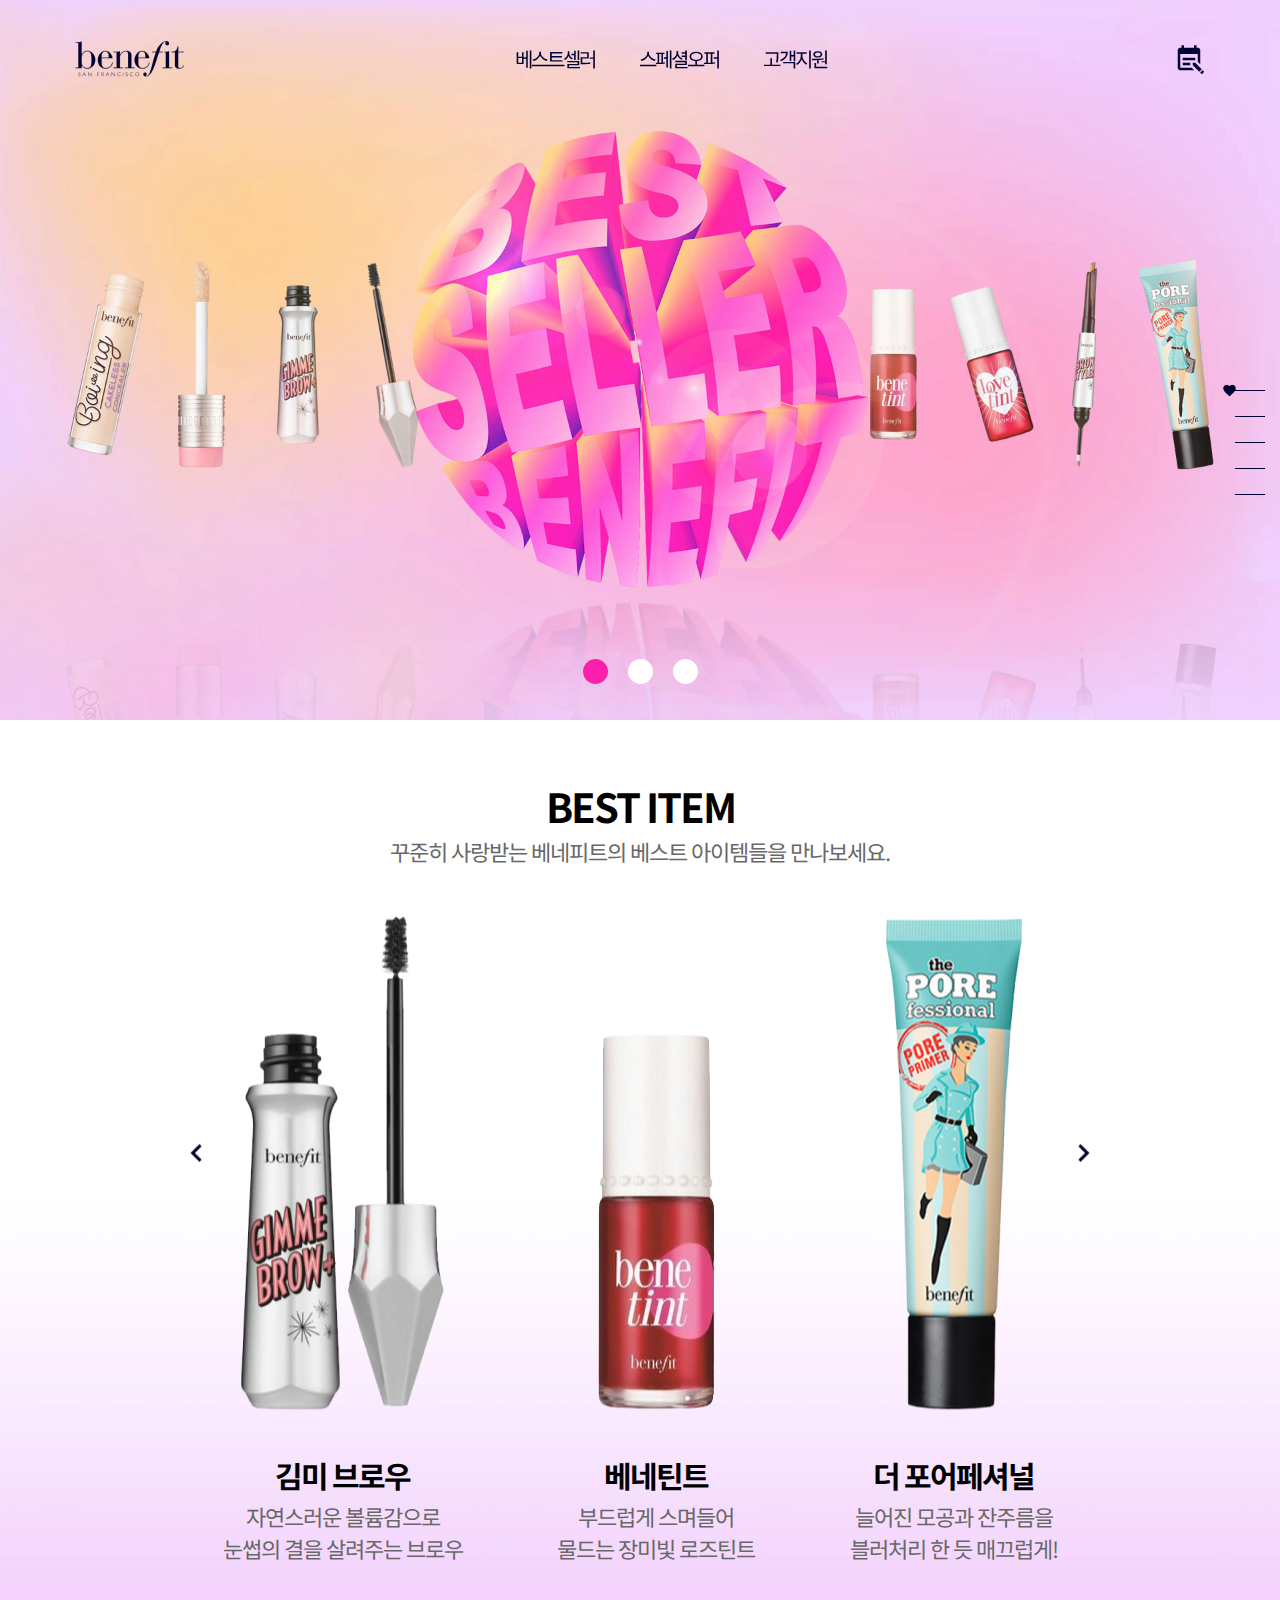
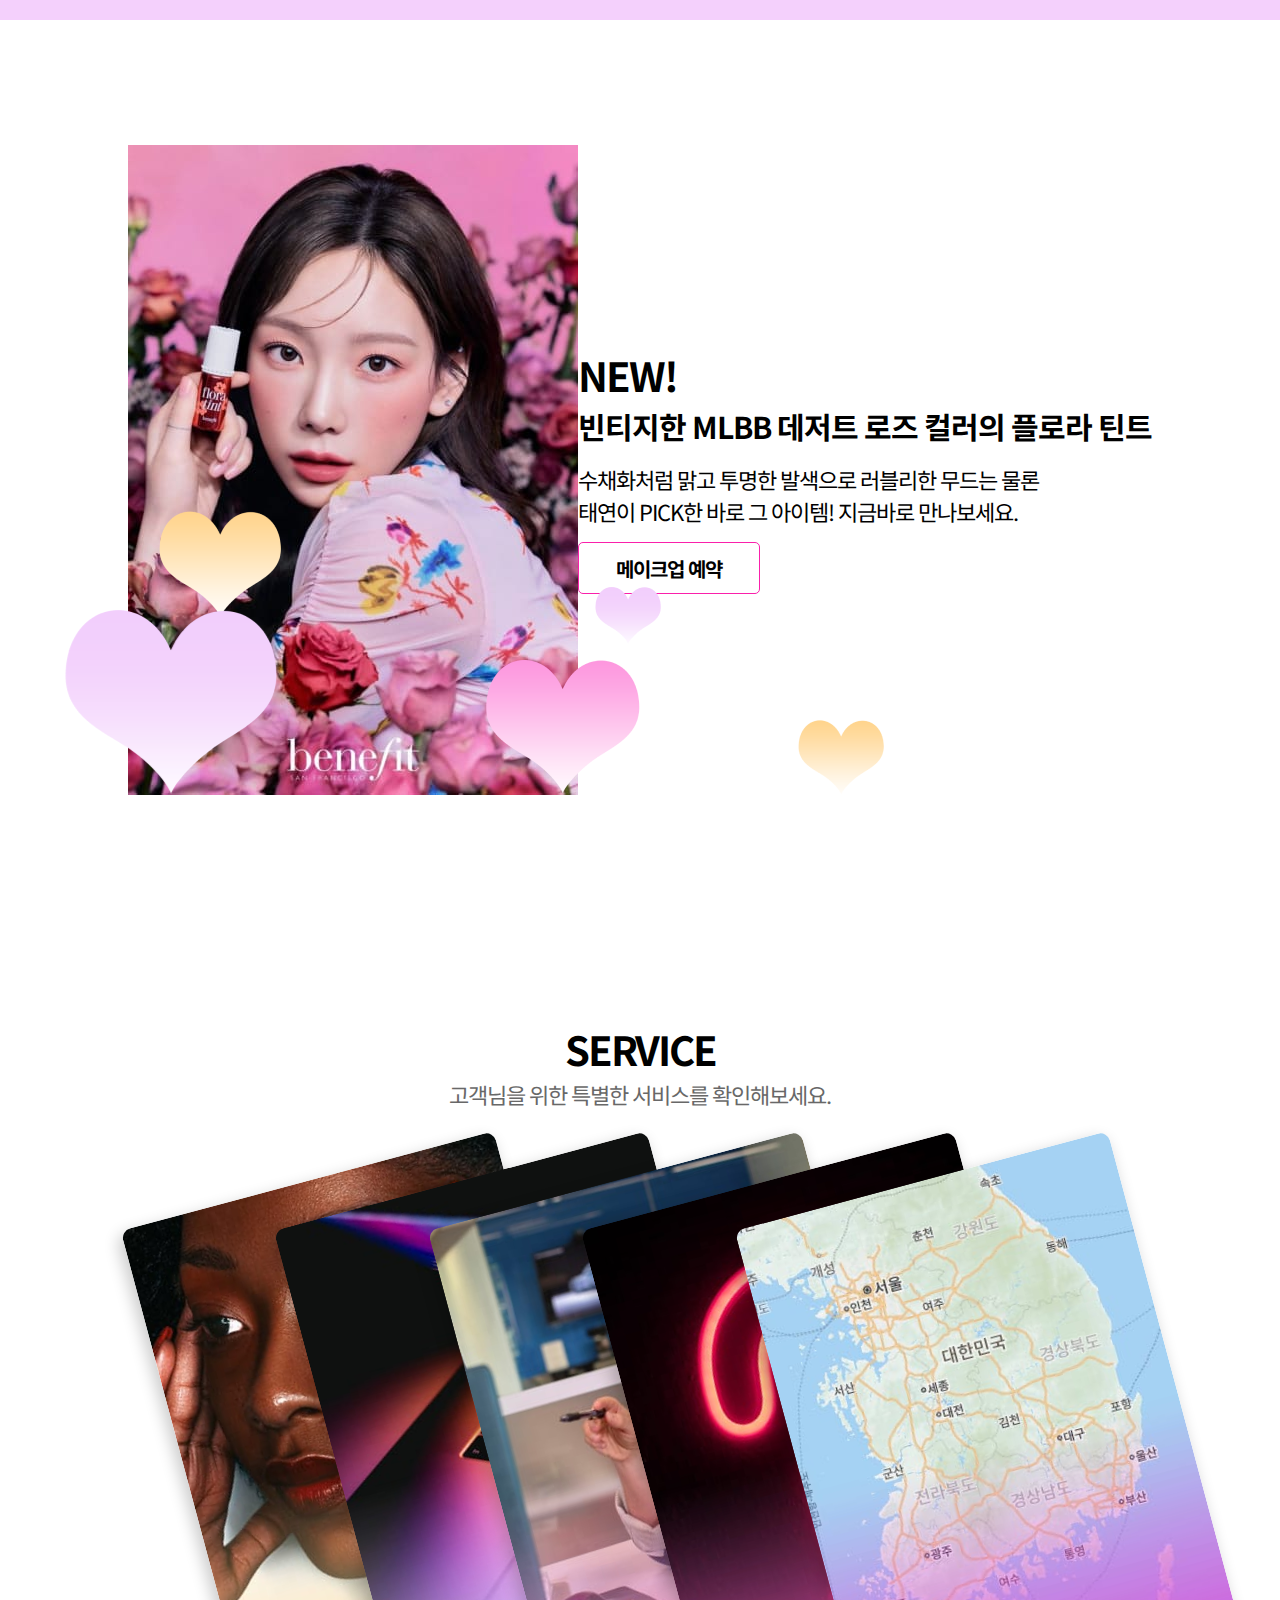
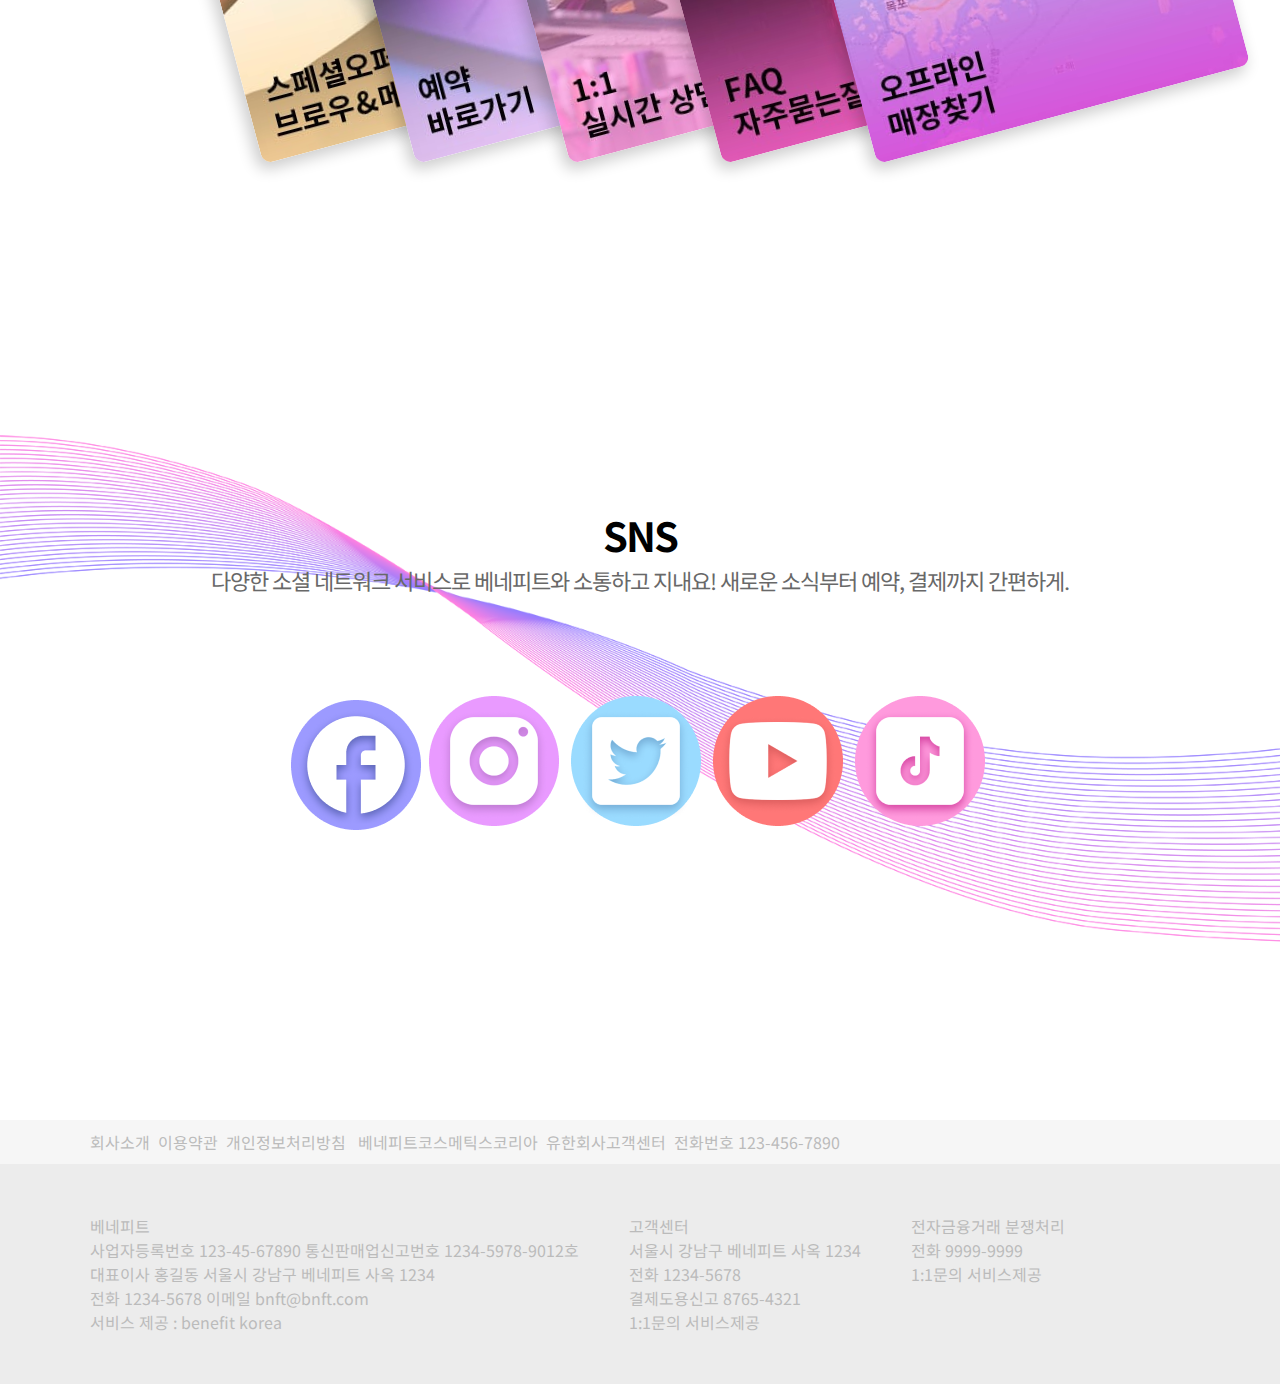
==== commit 64673ea7: "test3" ====
--- a/index.html
+++ b/index.html
@@ -9,22 +9,23 @@
     <link rel="preconnect" href="https://fonts.gstatic.com" crossorigin>
     <link href="https://fonts.googleapis.com/css2?family=Noto+Sans+KR:wght@300;400;700;900&display=swap" rel="stylesheet">
     <link href="./css/index.css" rel="stylesheet">
-
     <link href="./slide/slick.css" rel="stylesheet">
     <script src="https://code.jquery.com/jquery-2.2.0.min.js" type="text/javascript"></script>
     <script src="./slide/slick.min.js" type="text/javascript" charset="utf-8"></script>
     <script src="./slide/slide.js"> </script>
+    
+    <script defer src="./common.js"></script>
+    
 </head>
 <body>
 
 <!--**헤더**-->
     <header>
         <div>
-            <!-- <a href="index.html"> -->
-                <a href="#main"> <!--책갈피로 하이퍼링크(#name이렇게 넣어줘야함)-->
+                <a href="#main">
                 <img src="./img/main_logo_1.png" alt="메인로고">
             </a>
-            <!-- </a> -->
+            
             <nav>
                 <a href="#best">베스트셀러</a>
                 <a href="sub-special.html">스페셜오퍼</a>
@@ -52,8 +53,8 @@
         <div class="visual">
             <div class="slide">
                 <figure><img src="./img/m_bg_2-1.png" alt="베스트셀러"></figure>
-                <figure><img src="./img/m_bg_01.jpg" alt="스페셜오퍼"></figure>
-                <figure><img src="./img/m_bg_03.jpg" alt="신상품"></figure>
+                <figure><img src="./img/m_bg_03.jpg" alt="신상품"></figure> 
+                <figure><a href="./sub-reser.html"><img src="./img/m_bg_01.jpg" alt="스페셜오퍼"></a></figure>
             </div>
 
 <!--메인 비주얼 인디게이터-->
@@ -71,8 +72,8 @@
 <!--섹션01 베스트셀러-->
         <section>
             <a name="best"></a>
+            <h1></h1>
             <div class="box01">
-                <figure><img src="./img/best_bg.jpg" alt="베스트셀러"></figure>
                 <div class="content-box01">
                     <div class='text01'>
                         <h2>BEST ITEM</h2>
@@ -101,36 +102,36 @@
                                 <p>늘어진 모공과 잔주름을<br>블러처리 한 듯 매끄럽게!</p>
                             </figcaption>
                         </figure>
-                        <figure>
+                        <!-- <figure>
                             <img src="./img/brow_styler.png" alt="브로우 스타일러">
                             <figcaption>
-                                <b>김미 브로우</b><br>
-                                <p>자연스러운 볼륨감으로<br>눈썹의 결을 살려주는 브로우</p>
-                            </figcaption>
-                        </figure>
-                        <figure>
-                            <img src="./img/love_tint (1).png" alt="러브틴트">
-                            <figcaption>
-                                <b>베네틴트</b><br>
-                                <p>부드럽게 스며들어<br>물드는 장미빛 로즈틴트</p>
-                            </figcaption>
-                        </figure>
-                        <figure>
-                            <img src="./img/concealer.png" alt="컨실러 ">
-                            <figcaption>
-                                <b>더 포어페셔널</b><br>
-                                <p>늘어진 모공과 잔주름을<br>블러처리 한 듯 매끄럽게!</p>
-                            </figcaption>
-                        </figure>
+                                <b>브로우 스타일러</b><br>
+                                <p>펜슬 & 파우더 팁으로<br>브로우 디테일 up!</p>
+                            </figcaption>
+                        </figure>
+                        <figure>
+                            <img src="./img/pore.png" alt="러브틴트">
+                            <figcaption>
+                                <b>러브틴트</b><br>
+                                <p>톤업한듯 화사한<br>맑은 레드틴트</p>
+                            </figcaption>
+                        </figure>
+                        <figure>
+                            <img src="./img/concealer.png" alt="보-잉 컨실러">
+                            <figcaption>
+                                <b>보-잉 컨실러</b><br>
+                                <p>가볍게 밀착!<br>24시간 내내 풀커버</p>
+                            </figcaption>
+                        </figure> -->
                     </div>
 
                     <!--콘텐츠 인디게이터-->
-                    <!-- <div class="content01-indi-l">
+                    <div class="content01-indi-l">
                         <a href="#"><img src="./img/left.png"></a>
                     </div>
                     <div class="content01-indi-r">
                         <a href="#"><img src="./img/right.png"></a>
-                    </div> -->
+                    </div>
                 </div>
             </div>
         </section>
@@ -138,7 +139,9 @@
 <!--섹션02 신상품-->
         <section>
             <a name="new"></a>
+            <h1></h1>
             <div class="box02">
+
                 <div class="content-box02">
                     <div class="content02">
                         <div class="text02">
@@ -148,7 +151,7 @@
                                 태연이 PICK한 바로 그 아이템! 지금바로 만나보세요.</p>
                                 
                                 <div class="botton01">
-                                    <a href="sub-reser.html">메이크업 예약</a>
+                                    <a href="./sub-reser.html" target="_blank">메이크업 예약</a>
                                 </div>
                         </div>
 
@@ -173,13 +176,12 @@
 <!--섹션03 서비스-->
         <section>
             <a name="ser"></a>
-            <h1></h1>
-            <div class="content-box03">
-                <div class="text03">
-                    <h1>SERVICE</h1>
-                    <p>고객님을 위한 특별한 서비스를 확인해보세요.</p>
-                </div>
+            <div class="box03">
                 <div class="content03">
+                    <div class="text03">
+                        <h1>SERVICE</h1>
+                        <p>고객님을 위한 특별한 서비스를 확인해보세요.</p>
+                    </div>
                     <figure>
                         <a href="sub-special.html"><img src="./img/card_01.jpg" alt="스페셜오퍼"></a>
                             <!-- onClick="alert('나는바보예요');"> -->
@@ -208,7 +210,7 @@
                             <a href="https://www.facebook.com/benefitkorea" target="_blank"><img src="./img/facebook.png" alt="페이스북"></a>
                             <a href="https://www.instagram.com/benefitcosmeticskorea/" target="_blank"><img src="./img/instagram.png" alt="인스타그램"></a>
                             <a href="https://twitter.com/BenefitUK" target="_blank"><img src="./img/twitter.png" alt="트위터"></a>
-                            <a href="https://www.youtube.com/channel/UC6UZGWUXphp86hYGCnkV7AQ" target="_blank"><img src="./img/youtube.png" alt="유튜브"></a>
+                            <a href="https://www.youtube.com/channel/UC6UZGWUXphp86hYGCnkV7AQ " target="_blank"><img src="./img/youtube.png" alt="유튜브"></a>
                             <a href="https://www.tiktok.com/@benefitcosmeticskorea" target="_blank"><img src="./img/tiktok.png" alt="틱톡"></a>
                         </figure>
                     </div>
@@ -218,7 +220,7 @@
 
 <!--**푸터**-->
     <footer>
-        <div>
+        <!-- <div>
             <div class="top-footer">
                 <p>회사소개&ensp;이용약관&ensp;개인정보처리방침&ensp;
                     베네피트코스메틱스코리아&ensp;유한회사고객센터&ensp;전화번호&nbsp;123-456-7890</p>
@@ -242,7 +244,7 @@
                     1:1문의 서비스제공
                 </p>
             </div>
-        </div>
+        </div> -->
     </footer>
     
 </body>
--- a/css/index.css
+++ b/css/index.css
@@ -33,6 +33,10 @@
     color: #010030;
     letter-spacing: -2px;
 }
+header nav a:hover{
+    font-weight: bold;
+}
+
 /*==================== main ====================*/
 /* visual */
 main{
@@ -45,20 +49,23 @@
     z-index: 3;
 }
 main aside a{
+    position: relative;
     width: 30px;
     display: block;
     padding-bottom: 25px;
     border-bottom: 1px solid #010030;
 }
 main aside a:nth-child(1)::after{
-    content: '';
+    content: url('/img/Heart.png');
+    position: absolute;
+    left: -45%; bottom: -50%;
 }
 
 
 main .visual{
     position: relative;
 }
-main .visual-bg p img{
+main .slide img{
     width: 100vw;
 }
 main .visual-indi{
@@ -99,25 +106,25 @@
 .text01{
     padding-bottom: 50px;
 }
-.content01{
+.slide2{
     display: flex;
     justify-content: space-evenly;
     align-items: flex-end;
 }
-.content01 figure img{
+.slide2 figure img{
     transition: 0.3s;
 }
-.content01 figure img:hover{
+.slide2 figure img:hover{
     transform: scale(1.1,1.1);
     opacity: 1;
 }
-.content01 figcaption{
+.slide2 figcaption{
     padding-top: 40px;
 }
 .text01 > h2{font-size: 40px; letter-spacing: -2px;}
 .text01 > p{font-size: 22px; color:#686868; letter-spacing: -1px;}
-.content01 b{font-size: 30px; line-height: 50px; letter-spacing: -2px;}
-.content01 p{font-size: 22px; color:#686868; letter-spacing: -1px;}
+.slide2 b{font-size: 30px; line-height: 50px; letter-spacing: -2px;}
+.slide2 p{font-size: 22px; color:#686868; letter-spacing: -1px;}
 
 .content01-indi-l{
     position: absolute;
@@ -183,34 +190,55 @@
 }
 
 /* section03 서비스 */
-.content-box03{
+.box03{
     width: 100vw; height: 100vh;
-    display: flex;
-    align-items: center;
-    flex-direction: column;
-    justify-content: space-around;
+    overflow: hidden;
 }
 .content03{
-    position: relative;
-    transform: translate(5%, 0);
-    width: 80%;
-}
-
-
+    width: 80%; height: 100%;
+    margin: 50px auto;
+    position: relative;
+}
+.content03 figure a{
+    display: flex;
+    position: absolute;
+    left: 50%; bottom: 50%;
+    transform: translate(-25%, 55%);
+}
+.content03 figure a:nth-child(1){
+    position: absolute;
+    left: 15%;
+}
 .content03 figure a:nth-child(2){
     position: absolute;
-    left: 15%;
+    left: 30%;
 }
 .content03 figure a:nth-child(3){
     position: absolute;
-    left: 30%;
-}
-.content03 figure a:nth-child(4){
-    position: absolute;
     left: 45%;
-}.content03 figure a:nth-child(5){
+}.content03 figure a:nth-child(4){
     position: absolute;
     left: 60%;
+}
+.content03 figure a:nth-child(5){
+    position: absolute;
+    left: 75%;
+}
+
+.content03 figure a:nth-child(1):hover{
+    z-index: 5;
+}
+.content03 figure a:nth-child(2):hover{
+    z-index: 5;
+}
+.content03 figure a:nth-child(3):hover{
+    z-index: 5;
+}
+.content03 figure a:nth-child(4):hover{
+    z-index: 5;
+}
+.content03 figure a:nth-child(5):hover{
+    z-index: 5;
 }
 
 .content03 figure img{
@@ -224,13 +252,13 @@
     opacity: 1;
 }
 
+.text03{padding-top: 50px;}
 .text03 > h1{font-size: 40px; letter-spacing: -2px; text-align: center;}
 .text03 > p{font-size: 22px; color:#686868; letter-spacing: -1px; text-align: center;}
-
 /* section04 SNS */
 
 .box04{
-    width: 100vw; height: 100vh;
+    width: 100%; height: 100vh;
     background-image: url('../img/line.png');
     background-repeat: no-repeat;
     background-size: cover;
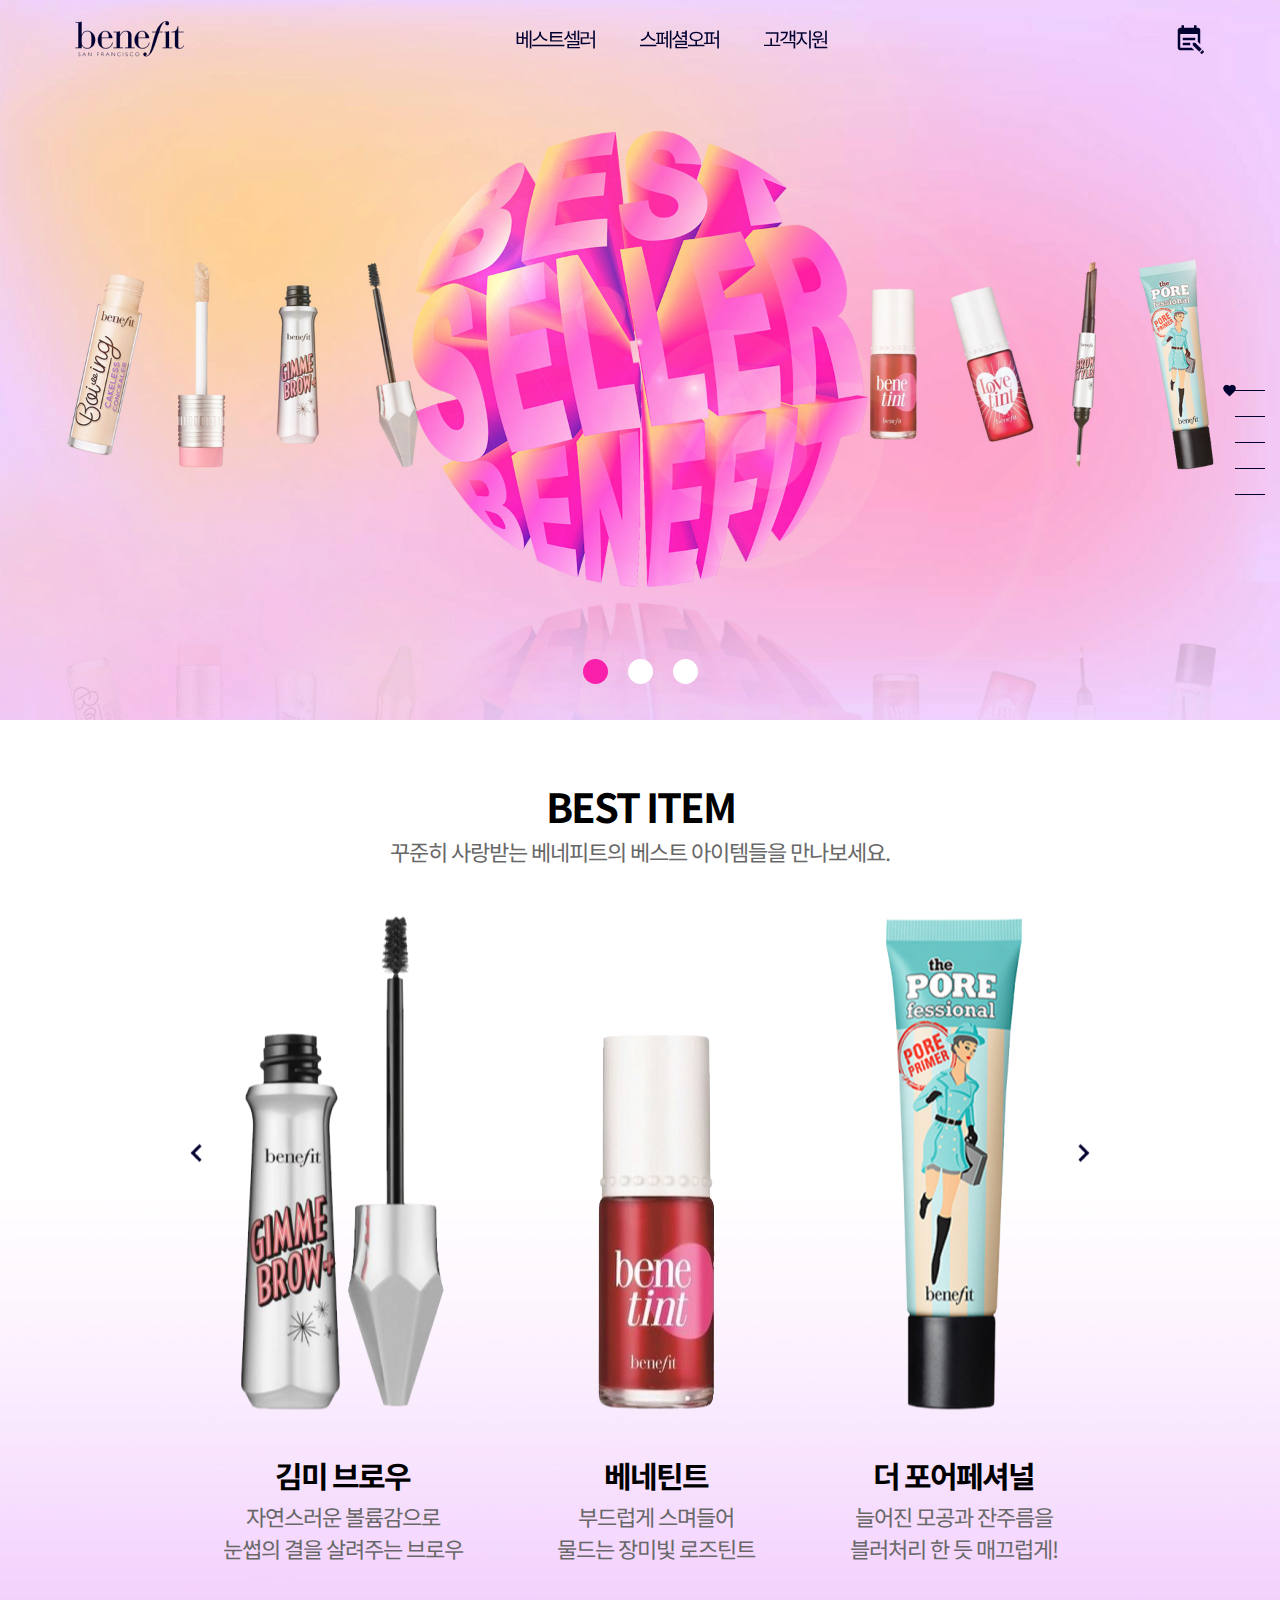
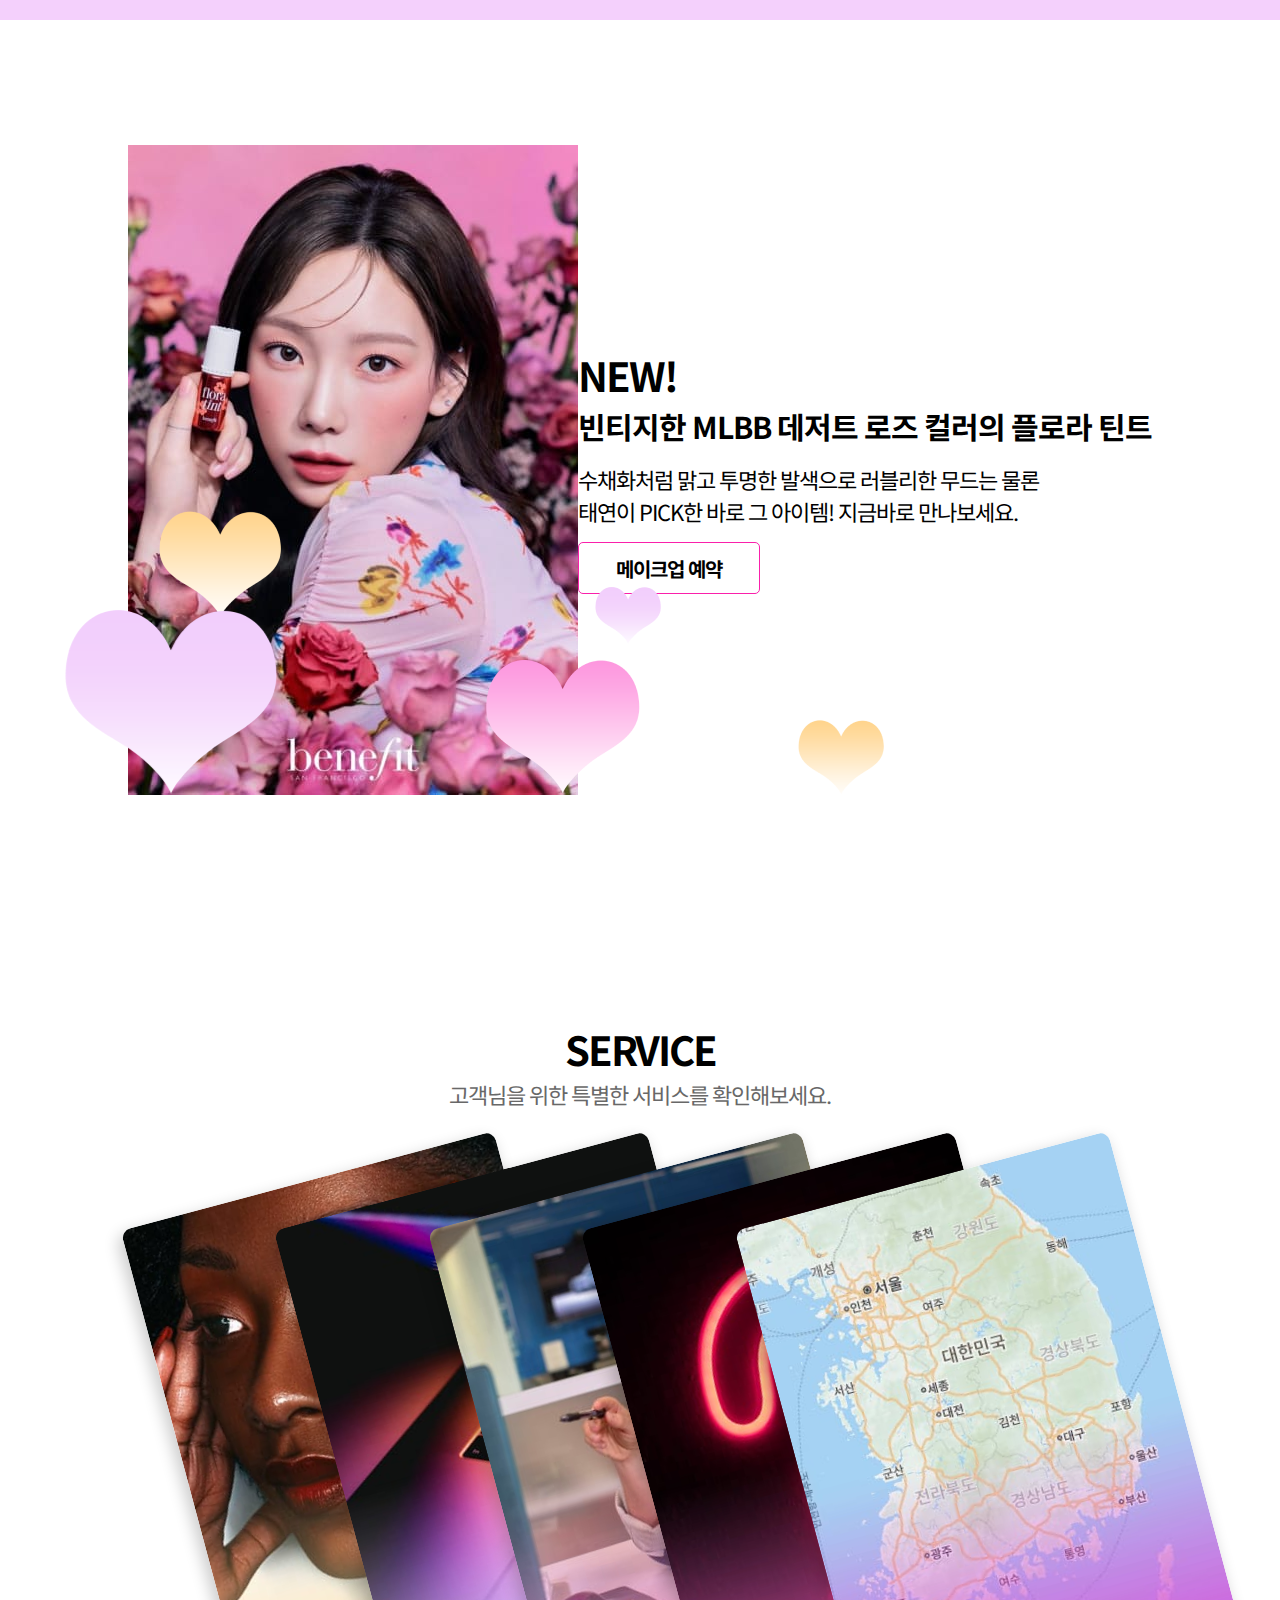
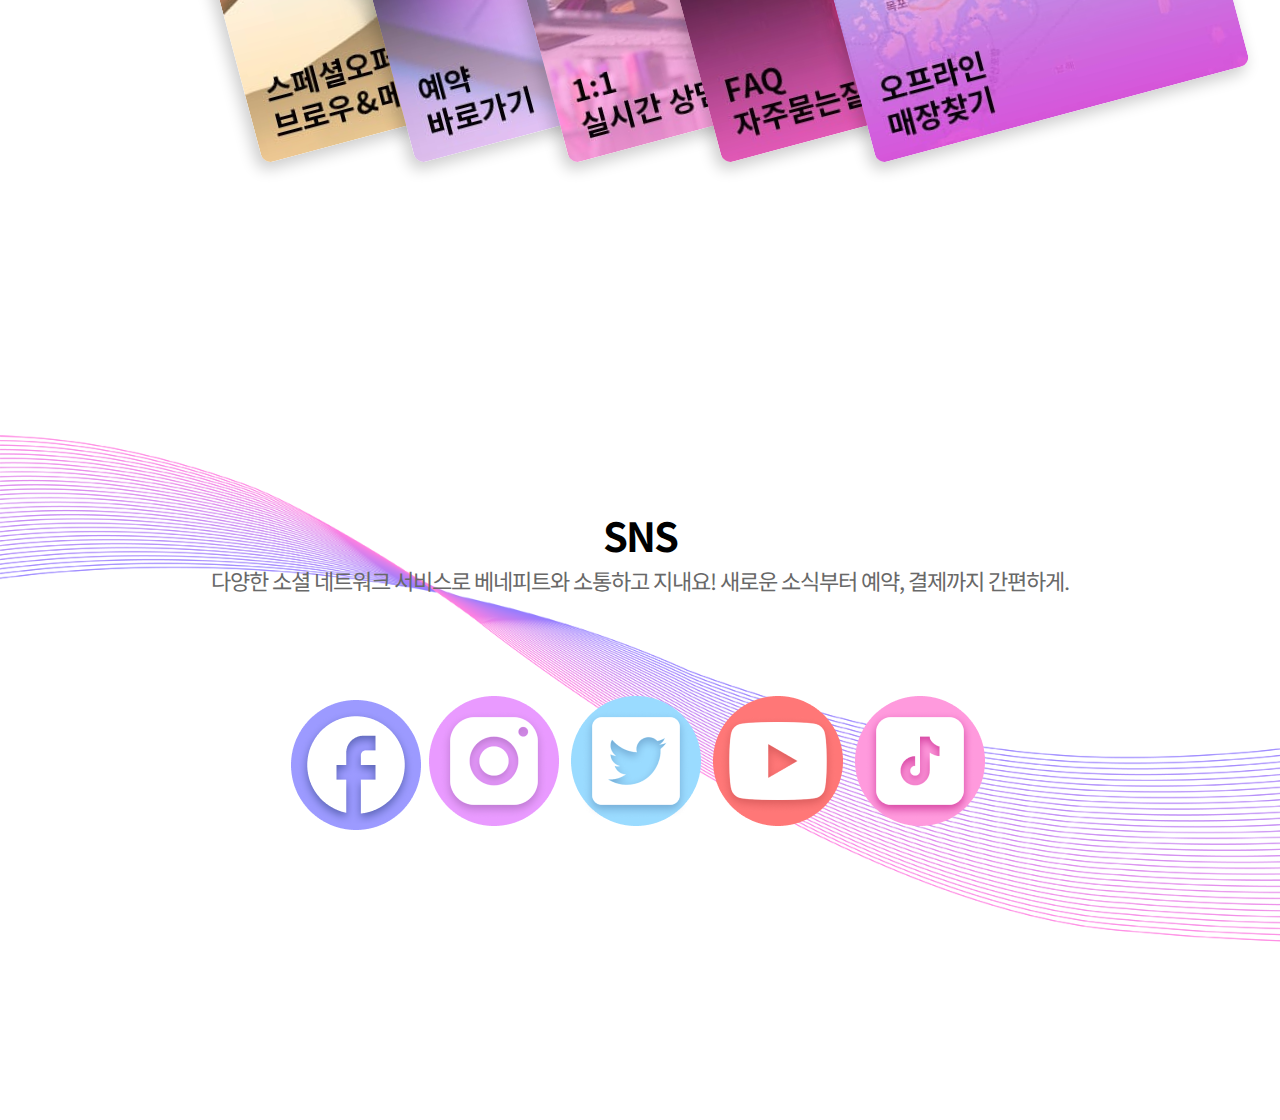
==== commit b2a06220: "test6" ====
--- a/index.html
+++ b/index.html
@@ -13,9 +13,6 @@
     <script src="https://code.jquery.com/jquery-2.2.0.min.js" type="text/javascript"></script>
     <script src="./slide/slick.min.js" type="text/javascript" charset="utf-8"></script>
     <script src="./slide/slide.js"> </script>
-    
-    <script defer src="./common.js"></script>
-    
 </head>
 <body>
 
@@ -24,7 +21,7 @@
         <div>
                 <a href="#main">
                 <img src="./img/main_logo_1.png" alt="메인로고">
-            </a>
+                </a>
             
             <nav>
                 <a href="#best">베스트셀러</a>
@@ -42,7 +39,7 @@
     <a name="main"></a> <!--책갈피 위치 설정 -->
 <!--화면 인디게이터-->
         <aside>
-            <a href="#main"></a>
+            <a href="#main" class="active"></a>
             <a href="#best"></a>
             <a href="#new"></a>
             <a href="#ser"></a>
@@ -186,7 +183,7 @@
                         <a href="sub-special.html"><img src="./img/card_01.jpg" alt="스페셜오퍼"></a>
                             <!-- onClick="alert('나는바보예요');"> -->
                         <a href="sub-reser.html"><img src="./img/card_02.jpg" alt="예약바로가기"></a>
-                        <a href="#"><img src="./img/card_03.jpg" alt="실시간상담"></a>
+                        <a href="void(0);" onclick="alert('서비스 준비중입니다.');return false;"><img src="./img/card_03.jpg" alt="실시간상담"></a>
                         <a href="sub-faq.html"><img src="./img/card_04.jpg" alt="FAQ"></a>
                         <a href="./sub-special.html#store"><img src="./img/card_05.jpg" alt="매장찾기"></a>
                     </figure>
